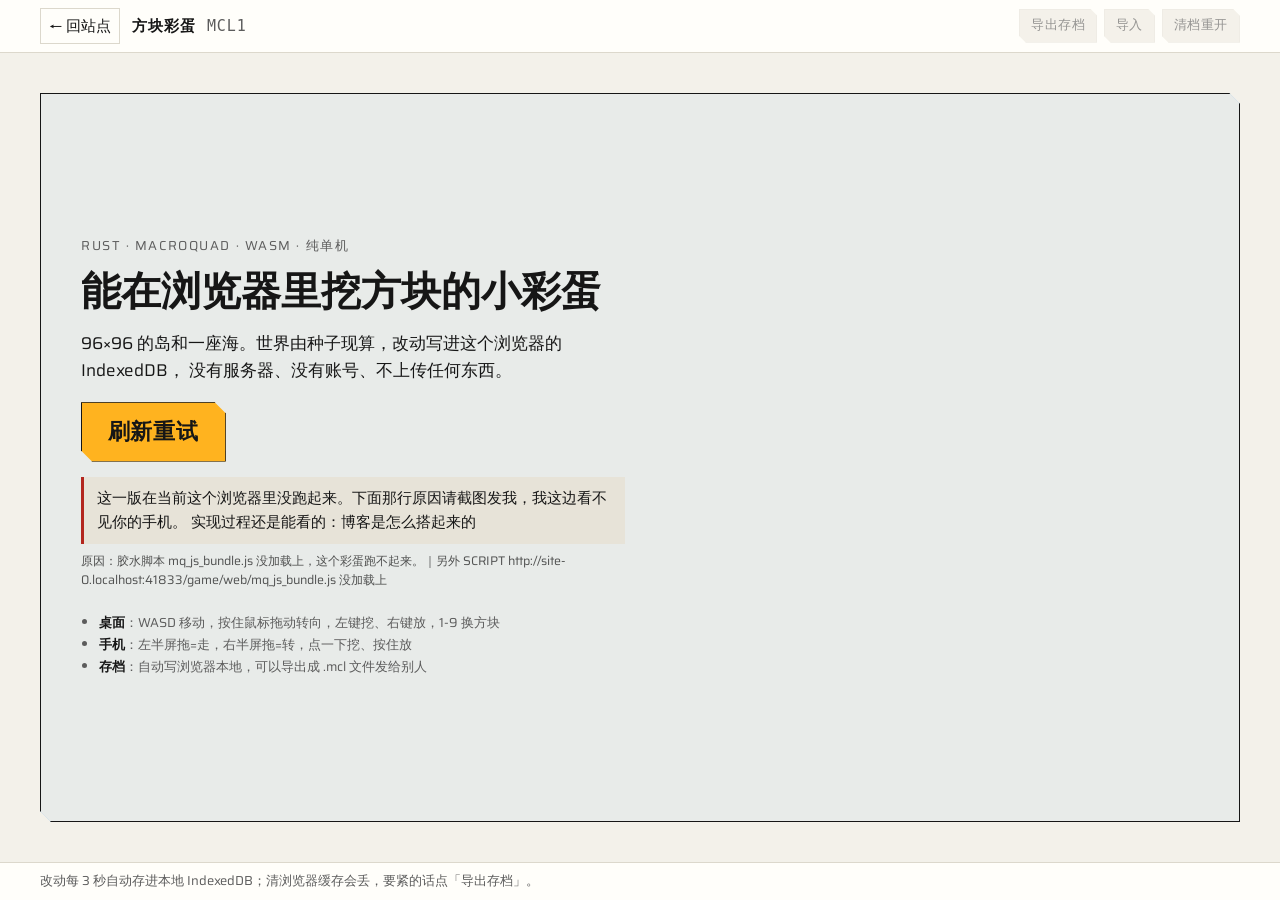
==== game/web/index.html @ cbe6e389 "彩蛋：门面上写真实失败原因（手机端唯一的线索）、按钮改「刷新重试」、判死延时到 12 秒且不被站点脚本误杀；补掉 macroquad 胶水 quad_net 缺 var 的 ReferenceErro" ====
<!doctype html>
<!-- 方块彩蛋的独立页。构建脚本把 wasm 和这份 HTML 一起拷进 static/game/，
     于是 /game/ 就是一个自足的小页面，样式直接借用站点的 endfield.css。 -->
<html lang="zh-CN" data-ef-variant="site">
  <head>
    <meta charset="utf-8" />
    <link rel="canonical" href="/game/" />
  <meta name="viewport" content="width=device-width, initial-scale=1, viewport-fit=cover" />
    <title>方块彩蛋 · SuYzz</title>
    <meta name="description" content="Rust 写的浏览器单机方块小游戏：96×96 的岛，存档在你自己的浏览器里。" />
    <meta name="robots" content="index,follow" />
    <link rel="preload" as="font" crossorigin href="/assets/Saira.ttf" />
    <script>try{var t=localStorage.getItem('theme');if(t==='light'||t==='dark')document.documentElement.dataset.theme=t;}catch(e){}</script>
    <script src="/assets/variant.js"></script>
    <link rel="stylesheet" href="/assets/endfield.css" />
    <link rel="stylesheet" href="/assets/site.css" />
    <link rel="stylesheet" href="./game.css" />
    <link rel="icon" type="image/svg+xml" href="/assets/favicon.svg" />
  </head>
  <body class="ef game-body">
    <header class="g-top">
      <a class="g-back" href="/">← 回站点</a>
      <div class="g-title">方块彩蛋 <b>MCL1</b></div>
      <div class="g-tools">
        <button id="btn-export" class="g-btn" type="button" disabled>导出存档</button>
        <button id="btn-import" class="g-btn" type="button" disabled>导入</button>
        <button id="btn-reset" class="g-btn" type="button" disabled>清档重开</button>
        <input id="file-import" type="file" accept=".mcl,.bin,.dat" hidden />
      </div>
    </header>

    <main class="g-stage">
      <div class="g-frame">
        <!-- miniquad 的胶水脚本在加载时就会找 #glcanvas，所以 canvas 必须写在它前面 -->
        <canvas id="glcanvas" oncontextmenu="event.preventDefault()" tabindex="-1"></canvas>

        <!-- HUD 全在 DOM 里：中文字体清晰、零额外字体体积，canvas 只画方块 -->
        <div class="g-hud" id="hud" hidden>
          <div class="g-hud-line">
            <span class="g-slot"><b id="hud-slot">1</b><span id="hud-block">草方块</span></span>
            <span class="g-kv"><i>模式</i><b id="hud-mode">走</b></span>
            <span class="g-kv"><i>时刻</i><b id="hud-clock">--:--</b></span>
            <span class="g-kv"><i>改动</i><b id="hud-changed">0</b></span>
            <span class="g-kv"><i>帧</i><b id="hud-fps">--</b></span>
            <span class="g-kv g-save"><i>存档</i><b id="hud-save">读取中</b></span>
          </div>
          <div class="g-hint" id="hint-desktop">
            WASD 移动 · 按住拖动转向 · 左键挖 · 右键放 · 1-9 换方块 · F 飞行 · Shift 加速 · 空格 跳
          </div>
          <div class="g-hint" id="hint-touch" hidden>
            左半屏拖=走 · 右半屏拖=转 · 点一下=挖 · 按住=放 · 双击=飞行
          </div>
        </div>

        <div class="g-cross" id="cross" hidden></div>

        <div class="g-gate" id="gate">
          <div class="g-gate-in">
            <p class="g-kicker">Rust · macroquad · wasm · 纯单机</p>
            <h1 class="g-h1">能在浏览器里挖方块的小彩蛋</h1>
            <p class="g-note">
              96×96 的岛和一座海。世界由种子现算，改动写进这个浏览器的 IndexedDB，
              没有服务器、没有账号、不上传任何东西。
            </p>
            <button id="btn-play" class="g-play" type="button">点开玩</button>
            <div class="g-load" id="load" hidden>
              <div class="g-bar"><i id="bar-fill"></i></div>
              <div class="g-loadline">
                <span id="load-bytes">0 / ? KB</span>
                <span id="load-state">正在下载 wasm</span>
              </div>
            </div>
            <p class="g-fallback" id="fallback" hidden>
              这一版在当前这个浏览器里没跑起来。下面那行原因请截图发我，我这边看不见你的手机。
              实现过程还是能看的：<a href="/p-2026-11-14-博客是怎么搭起来的.html">博客是怎么搭起来的</a>
            </p>
            <!-- 真跑不起来时把具体原因写在这里：手机上出问题只能靠这一行字截图回来问 -->
            <p class="g-why" id="fallback-why" hidden></p>
            <ul class="g-keys">
              <li><b>桌面</b>：WASD 移动，按住鼠标拖动转向，左键挖、右键放，1-9 换方块</li>
              <li><b>手机</b>：左半屏拖=走，右半屏拖=转，点一下挖、按住放</li>
              <li><b>存档</b>：自动写浏览器本地，可以导出成 .mcl 文件发给别人</li>
            </ul>
          </div>
        </div>
      </div>
    </main>

    <footer class="g-foot">
      <span id="foot-note">改动每 3 秒自动存进本地 IndexedDB；清浏览器缓存会丢，要紧的话点「导出存档」。</span>
    </footer>

    <noscript>
      <p class="g-noscript">这个彩蛋需要 JavaScript 和 WebAssembly。浏览器设置里关掉脚本就只剩这句话了。</p>
    </noscript>

    <script>
      // 这一页「出错了怎么办」的中枢。语法必须比全站其它 JS 都老（不用箭头函数、const、
      // 模板字符串、可选链）——它的活儿恰恰是在老内核上报告「哪里不对」。
      // 三条规矩：
      //   1) 站点自己的配色小脚本（variant.js 之类）出错，不该把彩蛋判死；
      //   2) 判死也得写清原因（挂在 #fallback-why 上）：用户手机上出问题我看不见，只能靠这行字；
      //   3) 用户还没点「点开玩」之前，别冒出「你这浏览器跑不了 wasm」这种吓人的话。
      window.__MCL_BOOTED = false;
      window.__MCL_ERR = '';
      window.__MCL_RES = '';

      function mclIsGameFile(file) {
        // 只有这几样的错才算彩蛋自己的错：胶水、加载器、以及 wasm 运行时（blob: 开头的报错）。
        // 站点脚本（variant.js）、字体、css 的错不算，它们挂了彩蛋照样能玩。
        return /mq_js_bundle|loader\.js|^blob:/i.test(String(file || ''));
      }

      function mclNote(where, text) {
        if (!window[where]) window[where] = text;
      }

      function mclFatal(reason) {
        var f = document.getElementById('fallback');
        var w = document.getElementById('fallback-why');
        var b = document.getElementById('btn-play');
        if (f) f.hidden = false;
        if (w) {
          w.hidden = false;
          w.textContent = '原因：' + reason + (window.__MCL_RES ? '｜另外 ' + window.__MCL_RES : '');
        }
        // 加载器压根没跑起来才需要换成「刷新重试」；跑起来了就别把按钮搞没。
        if (b && !window.__MCL_LOADER_RAN) {
          b.style.display = '';
          b.disabled = false;
          b.textContent = '刷新重试';
          b.onclick = function () { location.reload(); };
        }
      }

      // 出错先记账，不当场判死：wasm 编译本来就要好几秒，而且上游胶水自己就会冒一条
      // 无害的 ReferenceError（build-wasm.sh 已经在补它），当场判死会把好的运行误杀。
      window.addEventListener('error', function (e) {
        var file = (e && e.filename) || '';
        var msg = String((e && e.message) || e || '未知错误');
        mclNote('__MCL_ERR', msg + (file ? ' @' + file.split('/').pop() + ':' + ((e && e.lineno) || '?') : ''));
        if (!window.__MCL_BOOTED && mclIsGameFile(file)) window.__MCL_PENDING = window.__MCL_ERR;
      });

      // 资源类错误（字体、css、wasm 文件没拿到）只在捕获阶段看得见：记下来当线索，不判死。
      window.addEventListener('error', function (e) {
        var t = e && e.target;
        if (t && t !== window) {
          mclNote('__MCL_RES', (t.tagName || '元素') + ' ' + (t.src || t.href || '') + ' 没加载上');
        }
      }, true);

      window.addEventListener('unhandledrejection', function (e) {
        var r = e && e.reason;
        mclNote('__MCL_ERR', 'Promise 里没接住的错：' + String((r && r.message) || r));
      });

      function mclCheck(deadline) {
        if (window.__MCL_BOOTED) return;
        // 模块脚本压根没执行过 = 内核不认 <script type="module"> 或脚本被拦，这才该判死。
        // 执行过但人还没点「点开玩」：什么都没发生，别吓他。
        if (!window.__MCL_LOADER_RAN) {
          mclFatal(window.__MCL_ERR ||
            'loader.js 这个模块脚本没执行：内核太旧（不支持 type="module"）或者脚本被拦了');
          return;
        }
        // 跑起来了、12 秒还没就绪、期间又报过彩蛋自己的错：这时才判死。
        // wasm 编译在旧手机上可能要十几秒，所以这条线拉得比 2.5 秒宽得多。
        if (deadline >= 12000 && window.__MCL_PENDING) mclFatal(window.__MCL_PENDING);
      }

      setTimeout(function () { mclCheck(2500); }, 2500);
      setTimeout(function () { mclCheck(12000); }, 12000);
    </script>
    <!-- macroquad 的 WebGL 胶水 + 插件注册入口。构建脚本从当期 macroquad 版本里拷过来，
         和 wasm 必须同一版本，否则胶水会报 "Version mismatch"。 -->
    <script src="./mq_js_bundle.js"></script>
    <script type="module" src="./loader.js"></script>
  </body>
</html>
---- assets/endfield.css ----
/* ==========================================================================
   endfield.css: an "Endfield-flavoured" interface kit
   --------------------------------------------------------------------------
   Framework-free. Every class starts with ef- so it can sit beside anything.
   Light by default; dark with <html data-theme="dark">, or follows the system
   when <html> has no data-theme at all.

   Read ../SKILL.md first. In short:
     - paper, ink and one yellow; yellow means "here" or "you can act on this"
     - cut corners on whatever can be pressed; hairlines, not boxes
     - real fields (numbers, dates, counts) in the wide face, tabular figures
     - motion is short, hard and mechanical, and switches off under
       prefers-reduced-motion

   Fonts are not loaded here. Self-host them (see references/tokens.md):
     a wide geometric sans for Latin and figures (Saira, variable width and
     weight) and a heavy-capable Chinese sans (Noto Sans SC / 思源黑体).
   ========================================================================== */

/* ---------- 1. tokens ---------- */

:root {
  --ef-paper: #f4f4f2; /* the page */
  --ef-panel: #ffffff; /* sheets, plates, inputs */
  --ef-ink: #161616; /* text and every line that matters */
  --ef-ink-2: #5c5c5c; /* secondary text, field labels */
  --ef-rule: #d9d9d6; /* 1px hairlines */
  --ef-chip: #e4e4e0; /* quiet fills: chips, idle buttons */
  --ef-signal: #fffa00; /* THE yellow: "here" / "act on this" / "look at this" */
  --ef-on-signal: #161616; /* text on yellow, in both themes */
  --ef-trace: var(--ef-ink); /* a line that means "here": ink by day, yellow by night */
  --ef-tag-bg: var(--ef-ink); /* number tags */
  --ef-tag-fg: var(--ef-panel);
  --ef-danger: #b3261e; /* deleting things. Nothing else. */
  --ef-tri-a: #ff00f0; /* the three-colour strip: magenta, yellow, mint */
  --ef-tri-b: var(--ef-signal);
  --ef-tri-c: #00ffa2;
  --ef-mark: color-mix(in srgb, var(--ef-signal) 55%, transparent); /* highlighter */
  --ef-contour: color-mix(in srgb, var(--ef-ink) 9%, transparent);
  --ef-hatch: repeating-linear-gradient(-45deg, transparent 0 5px, color-mix(in srgb, var(--ef-ink) 22%, transparent) 5px 6.5px);

  /* type. Endfield pairs a wide, geometric Latin face (labels, figures, often
     upper case) with a plain Chinese sans in several weights. Saira stands in
     for the Latin side: its width axis goes up to 125%. */
  --ef-font-ui: 'Saira Variable', 'Saira', 'Noto Sans SC Variable', 'Noto Sans SC', sans-serif;
  /* what people read: the same Chinese sans, lighter and with more leading */
  --ef-font-text: 'Noto Sans SC Variable', 'Noto Sans SC', sans-serif;
  /* code only */
  --ef-font-mono: ui-monospace, 'SFMono-Regular', 'Cascadia Code', Consolas, monospace;
  /* how wide the Latin face is set: fields a little wide, labels and the
     wordmark fully wide, like the official site's wide capitals */
  --ef-wide: 112%;
  --ef-wider: 125%;

  --ef-t-h1: 2.5rem;
  --ef-t-title: 1.875rem;
  --ef-t-h2: 1.375rem;
  --ef-t-body: 1.0625rem;
  --ef-t-ui: 0.9375rem;
  --ef-t-field: 0.8125rem;

  --ef-measure: 40rem; /* a reading line, about 38 Chinese characters */
  --ef-pad: clamp(1rem, 4vw, 2.5rem);
  --ef-cut-k: 1; /* every corner cut scales with this (variant: tight 0.6, wide 1.6) */
  --ef-cut: calc(7px * var(--ef-cut-k)); /* the corner cut off small entrances */

  --ef-ease: cubic-bezier(0.2, 0.7, 0.1, 1);
  --ef-snap: cubic-bezier(0.16, 1, 0.3, 1); /* arrives fast, settles */
  --ef-mech: cubic-bezier(0.7, 0, 0.2, 1); /* starts slow, closes hard, like a shutter */

  color-scheme: light;
}

:root[data-theme='dark'] {
  --ef-paper: #191919;
  --ef-panel: #222222;
  --ef-ink: #ededed;
  --ef-ink-2: #a3a3a3;
  --ef-rule: #353535;
  --ef-chip: #2e2e2e;
  --ef-trace: var(--ef-signal);
  --ef-tag-bg: #3a3a3a;
  --ef-tag-fg: var(--ef-ink);
  --ef-danger: #ff8a7a;
  --ef-mark: color-mix(in srgb, var(--ef-signal) 22%, transparent);
  color-scheme: dark;
}

@media (prefers-color-scheme: dark) {
  :root:not([data-theme]) {
    --ef-paper: #191919;
    --ef-panel: #222222;
    --ef-ink: #ededed;
    --ef-ink-2: #a3a3a3;
    --ef-rule: #353535;
    --ef-chip: #2e2e2e;
    --ef-trace: var(--ef-signal);
    --ef-tag-bg: #3a3a3a;
    --ef-tag-fg: var(--ef-ink);
    --ef-danger: #ff8a7a;
    --ef-mark: color-mix(in srgb, var(--ef-signal) 22%, transparent);
    color-scheme: dark;
  }
}

/* ---------- 2. base ---------- */

.ef,
.ef *,
.ef *::before,
.ef *::after {
  box-sizing: border-box;
}

.ef {
  margin: 0;
  min-height: 100dvh;
  background: var(--ef-paper);
  color: var(--ef-ink);
  font-family: var(--ef-font-ui);
  font-size: var(--ef-t-ui);
  line-height: 1.6;
  -webkit-font-smoothing: antialiased;
  overflow-x: clip;
}

.ef a {
  color: inherit;
  text-decoration: none;
}

.ef :is(a, button, summary, label[for]) {
  cursor: pointer;
}

.ef ::selection {
  background: var(--ef-signal);
  color: var(--ef-on-signal);
}

.ef :focus-visible {
  outline: 2px solid currentColor;
  outline-offset: 2px;
}

.ef :is(h1, h2, h3, h4) {
  line-height: 1.35;
  text-wrap: balance;
}

/* Reading text: plain sans, regular weight, generous leading. */
.ef-read {
  font-family: var(--ef-font-text);
  font-weight: 400;
}

/* Two faint patches of open, flowing contour lines: upper right, lower left.
   Put .ef-contours on <body> and keep the two SVGs next to this file. */
.ef-contours::before {
  content: '';
  position: fixed;
  inset: 0;
  z-index: -1;
  pointer-events: none;
  background: var(--ef-contour);
  -webkit-mask:
    url('./contours/contour-a.svg') right -9rem top -7rem / 52rem auto no-repeat,
    url('./contours/contour-b.svg') left -6rem bottom -14rem / 40rem auto no-repeat;
  mask:
    url('./contours/contour-a.svg') right -9rem top -7rem / 52rem auto no-repeat,
    url('./contours/contour-b.svg') left -6rem bottom -14rem / 40rem auto no-repeat;
}

@media (max-width: 719px) {
  .ef-contours::before {
    -webkit-mask: url('./contours/contour-a.svg') right -12rem top -4rem / 34rem auto no-repeat;
    mask: url('./contours/contour-a.svg') right -12rem top -4rem / 34rem auto no-repeat;
  }
}

/* ---------- 3. marks that carry meaning ---------- */

/* The three-colour strip: the top edge of a page, or under an article title. Nowhere else. */
.ef-tri {
  display: grid;
  grid-template-columns: repeat(3, 1fr);
  height: 3px;
}
.ef-tri > i:nth-child(1) {
  background: var(--ef-tri-a);
}
.ef-tri > i:nth-child(2) {
  background: var(--ef-tri-b);
}
.ef-tri > i:nth-child(3) {
  background: var(--ef-tri-c);
}

/* A field of a record: number, date, count, path. Wide, geometric, tabular. */
.ef-field {
  font-family: var(--ef-font-ui);
  font-size: var(--ef-t-field);
  font-stretch: var(--ef-wide);
  line-height: 1.5;
  letter-spacing: 0.02em;
  color: var(--ef-ink-2);
  font-variant-numeric: tabular-nums;
}

/* A small, wide, upper-case label above or beside a heading: "// OVERVIEW".
   Add .slash for the double-slash prefix the game puts on titles. */
.ef-eyebrow {
  font-family: var(--ef-font-ui);
  font-size: 0.7rem;
  font-stretch: var(--ef-wider);
  font-weight: 600;
  letter-spacing: 0.14em;
  line-height: 1.4;
  text-transform: uppercase;
  color: var(--ef-ink-2);
}
.ef-eyebrow.slash::before {
  content: '// ';
  letter-spacing: 0;
}

/* English small and wide above, Chinese heavy below: LORE / 世界观资料. */
.ef-pair {
  display: inline-flex;
  flex-direction: column;
  gap: 0.15rem;
  line-height: 1.15;
}
.ef-pair > :last-child {
  font-weight: 800;
}

/* Fields in a row, divided by hairlines; a wrapped line starts clean. */
.ef-facts {
  display: flex;
  flex-wrap: wrap;
  gap: 0.35rem 0;
  margin: 0;
  padding: 0;
  list-style: none;
  clip-path: inset(-6px -100vw -6px 0);
}
.ef-facts > * {
  margin: 0 calc(0.75rem + 1px) 0 calc(-0.75rem - 1px);
  padding: 0 0.75rem;
  border-left: 1px solid var(--ef-rule);
}

/* Small entrances with one corner cut: number tag, key/value block, chip.
   The cut is painted in the background so the focus ring stays whole. */
.ef-tag,
.ef-kv,
.ef-chip {
  --fill: var(--ef-chip);
  display: inline-flex;
  align-items: center;
  font-family: var(--ef-font-ui);
  font-size: var(--ef-t-field);
  font-stretch: var(--ef-wide);
  font-weight: 500;
  line-height: 1.5;
  white-space: nowrap;
  font-variant-numeric: tabular-nums;
  color: var(--ef-ink);
  background: linear-gradient(-45deg, transparent calc(var(--ef-cut) - 0.5px), var(--fill) var(--ef-cut));
  border: 0;
}

.ef-tag {
  --fill: var(--ef-tag-bg);
  /* the right padding grows with the cut, so the text keeps clear of it */
  padding: 0.1rem calc(0.45rem + var(--ef-cut)) 0.1rem 0.5rem;
  color: var(--ef-tag-fg);
}

.ef-chip {
  gap: 0.35em;
  padding: 0.15rem calc(0.5rem + var(--ef-cut)) 0.15rem 0.55rem;
}

.ef-chip .n {
  color: var(--ef-ink-2);
}

.ef-kv > * {
  padding: 0.1rem 0.5rem;
}
.ef-kv > :first-child {
  color: var(--ef-ink-2);
  border-right: 1px solid color-mix(in srgb, var(--ef-ink) 16%, transparent);
}
.ef-kv > :last-child {
  padding-right: 0.8rem;
}

/* "Here", or "this one is on": the yellow fill. */
.ef-tag.is-current,
a.ef-tag:hover,
a.ef-kv:hover,
a.ef-chip:hover,
button.ef-chip:hover,
.ef-chip[aria-pressed='true'],
.ef-chip.is-active {
  --fill: var(--ef-signal);
  color: var(--ef-on-signal);
}
a.ef-kv:hover > :first-child,
.ef-chip.is-active .n,
.ef-chip[aria-pressed='true'] .n {
  color: var(--ef-on-signal);
}

/* A highlighter stroke under one line that says what this is. */
.ef-marker {
  padding: 0.1em 0.45em;
  background: linear-gradient(var(--ef-signal), var(--ef-signal)) left / 100% 100% no-repeat;
  color: var(--ef-on-signal);
  font-weight: 800;
  -webkit-box-decoration-break: clone;
  box-decoration-break: clone;
}

/* A state: live is solid ink, waiting is dashed, needs-a-look is a yellow block. */
.ef-state {
  display: inline-block;
  padding: 0 0.5em;
  border: 1px solid currentColor;
  font-family: var(--ef-font-ui);
  font-stretch: var(--ef-wide);
  font-size: 0.7rem;
  line-height: 1.6;
  white-space: nowrap;
  vertical-align: 0.15em;
}
.ef-state.is-draft {
  color: var(--ef-ink-2);
  border-style: dashed;
}
.ef-state.is-hidden {
  border-style: dashed;
}
.ef-state.is-alert {
  border-color: var(--ef-signal);
  background: var(--ef-signal);
  color: var(--ef-on-signal);
  font-weight: 700;
}

/* Something needs reading: a yellow flag before the words. Red is not used. */
.ef-notice {
  display: flex;
  align-items: baseline;
  gap: 0.6rem;
  margin: 0;
  padding: 0.6rem 0.8rem;
  border: 1px solid var(--ef-ink);
  background: var(--ef-panel);
}
.ef-notice::before {
  content: attr(data-flag);
  flex: none;
  padding: 0 0.4em;
  background: var(--ef-signal);
  color: var(--ef-on-signal);
  font-size: 0.75rem;
  font-weight: 700;
  line-height: 1.6;
}
.ef-notice:not([data-flag])::before {
  content: '注意';
}
.ef-notice:is([hidden], :empty) {
  display: none;
}

/* ---------- 4. buttons ---------- */

/* A block with one corner cut. Pointing at it drives yellow across from the
   left behind a bright edge. The cut is a mask, so the focus ring sits inside. */
.ef-btn {
  --fill: var(--ef-chip);
  --wipe: var(--ef-signal);
  position: relative;
  isolation: isolate;
  display: inline-flex;
  align-items: center;
  gap: 0.6em;
  padding: 0.55rem 1.5rem 0.55rem 1rem;
  border: 0;
  background: var(--fill);
  -webkit-mask: linear-gradient(-45deg, transparent calc(0.5rem * var(--ef-cut-k)), #000 calc(0.5rem * var(--ef-cut-k) + 0.5px));
  mask: linear-gradient(-45deg, transparent calc(0.5rem * var(--ef-cut-k)), #000 calc(0.5rem * var(--ef-cut-k) + 0.5px));
  color: var(--ef-ink);
  font-family: var(--ef-font-ui);
  font-size: 0.9rem;
  font-weight: 700;
  line-height: 1.4;
  white-space: nowrap;
  cursor: pointer;
  transition:
    color 0.12s 0.06s,
    transform 0.1s;
}
.ef-btn:focus-visible {
  outline-offset: -4px;
}
.ef-btn.go {
  --fill: var(--ef-ink);
  color: var(--ef-panel);
}
.ef-btn.small {
  padding: 0.3rem 1.1rem 0.3rem 0.75rem;
  font-size: 0.8rem;
}
.ef-btn.danger {
  --wipe: var(--ef-danger);
  color: var(--ef-danger);
}
.ef-btn .sub {
  font-weight: 400;
  opacity: 0.75;
}

.ef-btn::before,
.ef-btn::after {
  content: '';
  position: absolute;
  inset: 0;
  z-index: -1;
  transform: translateX(-101%);
  transition: transform 0.28s var(--ef-mech);
}
.ef-btn::before {
  background: var(--wipe);
}
.ef-btn::after {
  z-index: 0;
  background: linear-gradient(var(--ef-on-signal), var(--ef-on-signal)) left / 3px 100% no-repeat;
  opacity: 0;
}
.ef-btn:is(:hover, :focus-visible):not(:disabled),
:is(a, .ef-host):is(:hover, :focus-visible) span.ef-btn {
  color: var(--ef-on-signal);
}
.ef-btn.danger:is(:hover, :focus-visible):not(:disabled) {
  color: var(--ef-panel);
}
.ef-btn:is(:hover, :focus-visible):not(:disabled)::before,
:is(a, .ef-host):is(:hover, :focus-visible) span.ef-btn::before {
  transform: none;
}
.ef-btn:hover:not(:disabled)::after,
:is(a, .ef-host):hover span.ef-btn::after {
  animation: ef-edge 0.3s var(--ef-mech);
}
/* (a <span class="ef-btn"> inside a bigger link wipes when the link is pointed at) */
.ef-btn:active:not(:disabled) {
  transform: translateY(1px) scale(0.985);
}
/* Off: it cannot be pressed now. */
.ef-btn:disabled {
  opacity: 0.5;
  cursor: not-allowed;
}
/* Busy: pressed and still working (saving, sending). Hatched, and it waits. */
.ef-btn[aria-busy='true'] {
  background: var(--ef-hatch), var(--fill);
  cursor: progress;
  pointer-events: none;
}
/* Touch screens have no pointing, so "act on this" shows at rest: the main
   action is yellow, and pressing does the wipe that hovering does elsewhere. */
@media (hover: none) {
  .ef-btn.go {
    --fill: var(--ef-signal);
    --wipe: color-mix(in srgb, var(--ef-signal), #000 12%);
    color: var(--ef-on-signal);
  }
  .ef-btn:active:not(:disabled) {
    color: var(--ef-on-signal);
  }
  .ef-btn.danger:active:not(:disabled) {
    color: var(--ef-panel);
  }
  .ef-btn:active:not(:disabled)::before {
    transform: none;
    transition-duration: 0.1s;
  }
  /* 16px keeps iOS from zooming into a focused field */
  .ef-form :is(input, select, textarea) {
    font-size: 1rem;
  }
}

@keyframes ef-edge {
  0% {
    transform: none;
    opacity: 1;
  }
  90% {
    opacity: 1;
  }
  100% {
    transform: translateX(100%);
    opacity: 0;
  }
}

.ef-actions {
  display: flex;
  flex-wrap: wrap;
  gap: 0.6rem;
  margin: 0;
}

/* ---------- 5. lists ---------- */

/* Records: one row each, columns are real fields (tag, date, name, count).
   Pointing at a row drops a bar down its left edge and steps it in. */
.ef-records {
  margin: 0;
  padding: 0;
  list-style: none;
  border-top: 1px solid var(--ef-rule);
}
.ef-records > li {
  border-bottom: 1px solid var(--ef-rule);
}
.ef-records a.ef-record,
.ef-records .ef-record {
  position: relative;
  display: grid;
  grid-template-columns: auto auto minmax(0, 1fr) auto;
  gap: 0 1rem;
  align-items: baseline;
  padding: 0.7rem 0.6rem;
  transition: background-color 0.15s;
}
.ef-record::before {
  content: '';
  position: absolute;
  inset: 0 auto 0 0;
  width: 4px;
  background: var(--ef-trace);
  transform: scaleY(0);
  transform-origin: top;
  transition: transform 0.2s var(--ef-snap);
}
.ef-record > * {
  transition: transform 0.25s var(--ef-snap);
}
a.ef-record:is(:hover, :focus-visible) {
  background: var(--ef-paper);
}
a.ef-record:is(:hover, :focus-visible)::before {
  transform: none;
}
a.ef-record:is(:hover, :focus-visible) > * {
  transform: translateX(6px);
}
.ef-record .name {
  font-size: var(--ef-t-body);
  line-height: 1.5;
}
@media (max-width: 719px) {
  .ef-records .ef-record {
    grid-template-columns: auto minmax(0, 1fr) auto;
    row-gap: 0.25rem;
  }
  .ef-record .name {
    grid-column: 1 / -1;
    grid-row: 2;
  }
  .ef-record .ef-tag {
    justify-self: start;
  }
  /* the count stays on the first line, at the right */
  .ef-record > .ef-field:last-child {
    grid-column: -2;
    grid-row: 1;
    justify-self: end;
  }
}

/* A column of label / figure pairs, for a margin or a panel. */
.ef-ledger {
  margin: 0;
  padding: 0;
  list-style: none;
  border-top: 1px solid var(--ef-rule);
}
.ef-ledger > li {
  display: flex;
  align-items: baseline;
  justify-content: space-between;
  gap: 1rem;
  padding: 0.55rem 0;
  border-bottom: 1px solid var(--ef-rule);
}
.ef-ledger .warn {
  padding: 0 0.4em;
  background: var(--ef-signal);
  color: var(--ef-on-signal);
  font-weight: 700;
}

/* ---------- 6. the reading page: a white sheet and a margin ---------- */

.ef-spread {
  display: grid;
  grid-template-columns: minmax(0, calc(var(--ef-measure) + var(--ef-pad) * 2)) minmax(0, 1fr);
  min-height: 100%;
}
.ef-sheet {
  min-width: 0;
  padding: clamp(2rem, 5vw, 3.5rem) var(--ef-pad) 4rem;
  background: var(--ef-panel);
  border-right: 1px solid var(--ef-rule);
}
.ef-margin {
  min-width: 0;
  padding: clamp(2rem, 5vw, 3.5rem) var(--ef-pad) 3rem;
}
@media (max-width: 959px) {
  .ef-spread {
    grid-template-columns: minmax(0, 1fr);
  }
  .ef-sheet {
    border-right: 0;
    border-bottom: 1px solid var(--ef-rule);
  }
}

/* A page's name with its count, ruled off in ink. */
.ef-sheet-head {
  display: flex;
  flex-wrap: wrap;
  align-items: baseline;
  justify-content: space-between;
  gap: 0.25rem 1rem;
  padding-bottom: 1.5rem;
  border-bottom: 1px solid var(--ef-ink);
}
.ef-sheet-head h1 {
  margin: 0;
  font-size: var(--ef-t-h1);
  font-weight: 700;
  line-height: 1.25;
}
.ef-sheet-head p {
  margin: 0;
}

.ef-crumb {
  display: flex;
  flex-wrap: wrap;
  gap: 0 0.6em;
  margin: 0 0 0.75rem;
}
.ef-crumb a {
  border-bottom: 1px solid var(--ef-rule);
}
.ef-crumb > * + *::before {
  content: '/';
  margin-right: 0.6em;
  color: var(--ef-rule);
}

.ef-lede {
  max-width: var(--ef-measure);
  margin: 1.25rem 0 0;
  font-size: var(--ef-t-body);
  line-height: 1.75;
  color: var(--ef-ink-2);
}

.ef-group-head {
  display: flex;
  align-items: baseline;
  justify-content: space-between;
  gap: 1rem;
  margin: 2.5rem 0 0;
  padding-bottom: 0.5rem;
  border-bottom: 1px solid var(--ef-ink);
  font-size: var(--ef-t-h2);
  font-weight: 700;
}
.ef-group-head + .ef-records,
.ef-sheet-head + .ef-records {
  border-top: 0;
}

.ef-empty {
  max-width: 30rem;
  margin: 1.5rem 0 0;
  line-height: 1.75;
  color: var(--ef-ink-2);
}

/* Reading prose: plain Chinese sans, regular weight, generous leading; a link is ink over a yellow block
   (a yellow line on dark, where the block would swallow light text). */
.ef-prose {
  max-width: var(--ef-measure);
  font-family: var(--ef-font-text);
  font-size: var(--ef-t-body);
  line-height: 1.85;
}
.ef-prose :is(h2, h3) {
  font-family: var(--ef-font-ui);
}
.ef-prose a {
  text-decoration: underline;
  text-decoration-color: var(--ef-signal);
  text-decoration-thickness: 0.4em;
  text-underline-offset: -0.18em;
  text-decoration-skip-ink: none;
}
:root[data-theme='dark'] .ef-prose a {
  text-decoration-thickness: 1.5px;
  text-underline-offset: 0.25em;
}
@media (prefers-color-scheme: dark) {
  :root:not([data-theme]) .ef-prose a {
    text-decoration-thickness: 1.5px;
    text-underline-offset: 0.25em;
  }
}
.ef-prose strong {
  font-weight: 700;
}
.ef-prose h2 {
  font-size: var(--ef-t-h2);
  font-weight: 700;
  margin: 2.4em 0 0.8em;
  padding-top: 0.9em;
  border-top: 1px solid var(--ef-rule);
}
.ef-prose blockquote {
  margin: 1.2em 0;
  padding-left: 1.2em;
  border-left: 3px solid var(--ef-ink);
  color: var(--ef-ink-2);
}
.ef-prose code {
  font-family: var(--ef-font-mono);
  font-size: 0.86em;
  padding: 0.1em 0.35em;
  border: 1px solid var(--ef-rule);
  background: var(--ef-paper);
}

/* ---------- 7. the showcase voice ---------- */

/* The name, as heavy and wide as the column takes: solid, then hollow. */
.ef-wordmark {
  display: flex;
  flex-direction: column;
  margin: 0;
  font-family: var(--ef-font-ui);
  font-stretch: var(--ef-wider);
  font-weight: 800;
  line-height: 0.84;
  letter-spacing: -0.02em;
  text-transform: uppercase;
}
.ef-wordmark > * {
  line-height: 0.84;
}
.ef-wordmark .solid {
  font-size: var(--ef-wordmark, clamp(3rem, 10vw, 11rem));
}
.ef-wordmark .hollow {
  margin-top: 0.12em;
  font-size: calc(var(--ef-wordmark, clamp(3rem, 10vw, 11rem)) * 0.48);
  color: transparent;
  -webkit-text-stroke: 2px var(--ef-ink);
}

/* A big hollow number that ink pours into, left to right, when pointed at. */
.ef-hollow-no {
  font-family: var(--ef-font-ui);
  font-stretch: var(--ef-wide);
  font-size: clamp(5rem, 14vw, 14rem);
  font-weight: 800;
  line-height: 0.8;
  letter-spacing: -0.03em;
  color: transparent;
  -webkit-text-stroke: 2px var(--ef-ink);
  background: linear-gradient(var(--ef-ink), var(--ef-ink)) left / 0% 100% no-repeat;
  -webkit-background-clip: text;
  background-clip: text;
  transition: background-size 0.45s var(--ef-mech);
}
:is(a, .ef-host):is(:hover, :focus-visible) .ef-hollow-no {
  background-size: 100% 100%;
}

/* A title with a hatched band running off beside it. */
.ef-bar-title {
  display: flex;
  align-items: center;
  gap: 1.25rem;
  margin: 0 0 1.25rem;
  font-size: 1.15rem;
  font-weight: 800;
}
.ef-bar-title::after {
  content: '';
  flex: 1;
  height: 0.8rem;
  background: var(--ef-hatch);
  border-left: 0.8rem solid var(--ef-ink);
}

/* A picture in a frame with two corners cut, a hatched shadow set off behind
   it, and an ink plate carrying one line. */
.ef-frame {
  position: relative;
  margin: 0 1rem 1rem 0;
  min-height: 16rem;
}
.ef-frame::before {
  content: '';
  position: absolute;
  inset: 1.5rem -1rem -1rem 1.5rem;
  background: var(--ef-hatch);
}
.ef-frame .window {
  position: absolute;
  inset: 0;
  --frame-cut: calc(3.25rem * var(--ef-cut-k));
  clip-path: polygon(var(--frame-cut) 0, 100% 0, 100% calc(100% - var(--frame-cut)), calc(100% - var(--frame-cut)) 100%, 0 100%, 0 var(--frame-cut));
  background: var(--ef-panel);
  overflow: hidden;
}
.ef-frame .window > img {
  display: block;
  width: 100%;
  height: 100%;
  object-fit: contain;
  object-position: 50% 100%;
}
.ef-plate {
  position: absolute;
  left: -1.25rem;
  bottom: 1.75rem;
  max-width: 78%;
  margin: 0;
  padding: 0.55rem 1.4rem 0.6rem 0.9rem;
  background: linear-gradient(-45deg, transparent calc(0.6rem * var(--ef-cut-k)), var(--ef-ink) calc(0.6rem * var(--ef-cut-k) + 0.5px));
  color: var(--ef-panel);
  font-weight: 600;
  line-height: 1.45;
}

/* A band of recent items passing by; pointing at it stops it. */
.ef-ticker {
  background: var(--ef-ink);
  color: var(--ef-panel);
  overflow: hidden;
}
.ef-ticker .track {
  display: flex;
  width: max-content;
}
.ef-ticker ul {
  display: flex;
  flex: none;
  margin: 0;
  padding: 0;
  list-style: none;
}
.ef-ticker a {
  display: flex;
  align-items: center;
  gap: 0.75rem;
  padding: 0.6rem 1.5rem;
  font-size: 0.875rem;
  white-space: nowrap;
}
.ef-ticker b {
  padding: 0 0.45em;
  background: var(--ef-signal);
  color: var(--ef-on-signal);
}
.ef-ticker a:hover {
  background: var(--ef-signal);
  color: var(--ef-on-signal);
}

/* ---------- 8. the console voice ---------- */

/* The command bar: dark in both themes, so the yellow block of "where you are"
   reads the same everywhere. */
.ef-cmdbar {
  display: flex;
  flex-wrap: wrap;
  align-items: stretch;
  gap: 0 1.5rem;
  padding-inline: var(--ef-pad);
  background: #161616;
  color: #ededed;
}
.ef-cmdbar .brand {
  display: flex;
  align-items: center;
  gap: 0.7rem;
  padding-block: 0.6rem;
  font-stretch: var(--ef-wider);
  font-weight: 800;
  letter-spacing: 0.08em;
  text-transform: uppercase;
}
.ef-cmdbar .seal {
  display: grid;
  place-items: center;
  width: 2.25rem;
  height: 2.25rem;
  background: linear-gradient(-45deg, transparent calc(0.45rem * var(--ef-cut-k)), var(--ef-signal) calc(0.45rem * var(--ef-cut-k) + 0.5px));
  color: var(--ef-on-signal);
  font-size: 1.3rem;
  letter-spacing: 0;
}
.ef-cmdbar nav {
  display: flex;
  flex-wrap: wrap;
  margin-right: auto;
}
.ef-cmdbar nav a {
  position: relative;
  display: flex;
  flex-direction: column;
  justify-content: center;
  min-height: 3.4rem;
  padding: 0.3rem 1.15rem 0.3rem 0.8rem;
  color: #b8b8b8;
  font-weight: 600;
  line-height: 1.3;
}
.ef-cmdbar nav a small {
  font-size: 0.6rem;
  font-stretch: var(--ef-wider);
  font-weight: 500;
  letter-spacing: 0.1em;
  text-transform: uppercase;
  opacity: 0.75;
}
.ef-cmdbar nav a::after {
  content: '';
  position: absolute;
  inset: auto 0 0 0;
  height: 3px;
  background: var(--ef-signal);
  transform: scaleX(0);
  transform-origin: left;
  transition: transform 0.22s var(--ef-mech);
}
.ef-cmdbar nav a:hover {
  color: #fff;
  background: #232323;
}
.ef-cmdbar nav a:not([aria-current]):hover::after {
  transform: none;
}
.ef-cmdbar nav a[aria-current] {
  color: var(--ef-on-signal);
  background: linear-gradient(-45deg, transparent calc(var(--ef-cut) + 2px), var(--ef-signal) calc(var(--ef-cut) + 2.5px));
}
.ef-cmdbar .count {
  position: absolute;
  top: 0.35rem;
  right: 0.3rem;
  min-width: 1.4em;
  padding: 0 0.3em;
  background: var(--ef-signal);
  color: var(--ef-on-signal);
  outline: 2px solid #161616;
  font-size: 0.66rem;
  font-weight: 700;
  text-align: center;
}
.ef-cmdbar .util {
  display: flex;
  align-items: center;
  gap: 1.1rem;
  font-size: 0.78rem;
  color: #b8b8b8;
}

/* A console page's name: heavy, with a hatched band beside it. */
.ef-head {
  display: grid;
  grid-template-columns: auto minmax(2rem, 1fr);
  align-items: center;
  gap: 0.4rem 1.25rem;
  margin-bottom: 1.5rem;
}
.ef-head::after {
  content: '';
  grid-column: 2;
  grid-row: 1;
  height: 0.9rem;
  background: var(--ef-hatch);
  border-left: 0.9rem solid var(--ef-ink);
}
.ef-head h1 {
  display: flex;
  align-items: baseline;
  gap: 0.75rem;
  margin: 0;
  font-size: clamp(1.9rem, 4vw, 2.6rem);
  font-weight: 800;
  line-height: 1.15;
}
.ef-head h1 small {
  font-size: 0.7rem;
  font-stretch: var(--ef-wider);
  font-weight: 600;
  letter-spacing: 0.14em;
  text-transform: uppercase;
  color: var(--ef-ink-2);
}
.ef-head p {
  grid-column: 1 / -1;
  margin: 0;
  color: var(--ef-ink-2);
}

/* A panel: a plate on the paper with a heavy ink tab on its top edge, which
   runs out along the whole edge when the panel is pointed at.
   Add one of .cut-tl / .cut-tr / .cut-bl / .cut-br to cut away the corner that
   faces a central dial, so panels follow its curve instead of forming a grid. */
.ef-panel {
  --cutaway: calc(1.6rem * var(--ef-cut-k));
  position: relative;
  min-width: 0;
  padding: 1rem 1.15rem 1.15rem;
  background: var(--ef-panel);
  border: 1px solid var(--ef-rule);
}
.ef-panel::before {
  content: '';
  position: absolute;
  top: -1px;
  left: -1px;
  right: -1px;
  height: 5px;
  background: var(--ef-ink);
  transform: scaleX(0.14);
  transform-origin: left;
  transition: transform 0.4s var(--ef-mech);
  pointer-events: none;
}
.ef-panel.tab-right::before {
  transform-origin: right;
}
.ef-panel:is(:hover, :focus-within)::before {
  transform: none;
}
.ef-panel:is(.cut-tl, .cut-tr, .cut-bl, .cut-br) {
  border: 0;
}
.ef-panel.cut-br {
  background: linear-gradient(-45deg, transparent var(--cutaway), var(--ef-panel) calc(var(--cutaway) + 0.5px));
}
.ef-panel.cut-bl {
  background: linear-gradient(45deg, transparent var(--cutaway), var(--ef-panel) calc(var(--cutaway) + 0.5px));
}
.ef-panel.cut-tr {
  background: linear-gradient(-135deg, transparent var(--cutaway), var(--ef-panel) calc(var(--cutaway) + 0.5px));
}
.ef-panel.cut-tl {
  background: linear-gradient(135deg, transparent var(--cutaway), var(--ef-panel) calc(var(--cutaway) + 0.5px));
}
.ef-panel > h2 {
  display: flex;
  align-items: baseline;
  gap: 0.75rem;
  margin: 0 0 0.6rem;
  font-size: 1rem;
  font-weight: 800;
}
.ef-panel > h2 > :is(a, small) {
  margin-left: auto;
  color: var(--ef-ink-2);
  font-size: 0.75rem;
  font-weight: 400;
}

/* A lead from a panel to whatever it describes: a hairline ending in a square.
   Put .lead-right (or .lead-left) on a panel; set --lead to its length. */
.ef-panel:is(.lead-right, .lead-left)::after {
  content: '';
  position: absolute;
  top: 50%;
  width: var(--lead, 3rem);
  height: 7px;
  margin-top: -3.5px;
  pointer-events: none;
}
.ef-panel.lead-right::after {
  left: 100%;
  background:
    linear-gradient(var(--ef-ink), var(--ef-ink)) center / 100% 1px no-repeat,
    linear-gradient(var(--ef-ink), var(--ef-ink)) right center / 7px 7px no-repeat;
}
.ef-panel.lead-left::after {
  right: 100%;
  background:
    linear-gradient(var(--ef-ink), var(--ef-ink)) center / 100% 1px no-repeat,
    linear-gradient(var(--ef-ink), var(--ef-ink)) left center / 7px 7px no-repeat;
}

/* Big figures, three to a panel. Pointing at one drives yellow under it. */
.ef-figs {
  display: grid;
  grid-template-columns: repeat(3, minmax(0, 1fr));
  gap: 0.75rem;
  padding-top: 0.7rem;
  border-top: 1px solid var(--ef-rule);
}
.ef-figs > * {
  display: grid;
  gap: 0.1rem;
  align-content: start;
  justify-items: start;
}
.ef-figs b {
  font-size: 2.4rem;
  font-stretch: var(--ef-wide);
  font-weight: 800;
  line-height: 1.05;
  letter-spacing: -0.03em;
  font-variant-numeric: tabular-nums;
  background: linear-gradient(var(--ef-signal), var(--ef-signal)) left / 0% 100% no-repeat;
  transition: background-size 0.22s var(--ef-mech);
}
.ef-figs span {
  font-size: 0.85rem;
  color: var(--ef-ink-2);
}
.ef-figs > :is(a:hover, a:focus-visible) b,
.ef-figs .is-alert b {
  background-size: 100% 100%;
  color: var(--ef-on-signal);
}

/* Rows of work inside a panel, edge to edge. */
.ef-rows {
  margin: 0 -1.15rem;
  padding: 0;
  list-style: none;
  border-top: 1px solid var(--ef-rule);
}
.ef-rows > li {
  position: relative;
  display: grid;
  grid-template-columns: minmax(0, 1fr) auto;
  gap: 0.25rem 1rem;
  align-items: center;
  padding: 0.8rem 1.15rem;
  border-bottom: 1px solid var(--ef-rule);
  transition: background-color 0.15s;
}
.ef-rows > li::before {
  content: '';
  position: absolute;
  inset: 0 auto 0 0;
  width: 4px;
  background: var(--ef-trace);
  transform: scaleY(0);
  transform-origin: top;
  transition: transform 0.2s var(--ef-snap);
}
.ef-rows > li:hover {
  background: var(--ef-paper);
}
.ef-rows > li:is(:hover, :focus-within)::before {
  transform: none;
}
.ef-rows > li:last-child {
  border-bottom: 0;
}
.ef-rows .meta {
  display: flex;
  flex-wrap: wrap;
  gap: 0.2rem 0.9rem;
  font-family: var(--ef-font-ui);
  font-stretch: var(--ef-wide);
  font-size: 0.75rem;
  color: var(--ef-ink-2);
}
.ef-rows .acts {
  display: flex;
  flex-wrap: wrap;
  justify-content: flex-end;
  gap: 0.35rem;
}

/* ---------- 9. forms ---------- */

.ef-form .field {
  display: grid;
  gap: 0.35rem;
}
.ef-form .field > span {
  font-size: var(--ef-t-field);
  font-weight: 600;
}
.ef-form .field small {
  color: var(--ef-ink-2);
  font-size: 0.82rem;
}
.ef-form :is(input:not([type='checkbox'], [type='radio'], [type='range']), select, textarea) {
  width: 100%;
  min-width: 0;
  padding: 0.55rem 0.7rem;
  border: 1px solid var(--ef-rule);
  border-radius: 0;
  background: var(--ef-panel);
  color: var(--ef-ink);
  font: inherit;
  transition: border-color 0.15s;
}
.ef-form :is(input, select, textarea):hover {
  border-color: var(--ef-ink-2);
}
.ef-form :is(input, select, textarea):focus-visible {
  border-color: var(--ef-ink);
  outline: 2px solid var(--ef-trace);
  outline-offset: -1px;
}
.ef-form :is(input[type='checkbox'], input[type='radio']) {
  accent-color: var(--ef-ink);
}

/* ---------- 10. motion ---------- */

/* Things that open a page: driven in behind a shutter, uncovered from a cut
   corner, switched on from the top down. All of it is under a second. */
@media (prefers-reduced-motion: no-preference) {
  .ef-in-drive {
    animation: ef-drive 620ms var(--ef-mech) both;
  }
  .ef-in-stroke {
    animation: ef-stroke 420ms var(--ef-mech) 420ms both;
  }
  .ef-in-power {
    animation: ef-power 520ms var(--ef-mech) backwards;
    animation-delay: calc(var(--i, 0) * 100ms + 120ms);
  }
  .ef-in-come {
    animation: ef-come 320ms var(--ef-snap) both;
    animation-delay: calc(var(--i, 0) * 38ms);
  }
  .ef-tri.ef-in-sweep {
    transform-origin: left;
    animation: ef-sweep 600ms var(--ef-ease) both;
  }
  .ef-ticker .track {
    animation: ef-pass 60s linear infinite;
  }
  .ef-ticker:is(:hover, :focus-within) .track {
    animation-play-state: paused;
  }
}

@keyframes ef-drive {
  from {
    clip-path: inset(0 100% 0 0);
    transform: translateX(-0.12em);
  }
  to {
    clip-path: inset(0 -5% 0 0);
    transform: none;
  }
}
@keyframes ef-stroke {
  from {
    background-size: 0% 100%;
  }
}
@keyframes ef-power {
  from {
    opacity: 0;
    clip-path: inset(0 0 100% 0);
  }
  to {
    opacity: 1;
    clip-path: inset(-6px);
  }
}
@keyframes ef-come {
  from {
    opacity: 0;
    transform: translateX(-14px);
    clip-path: inset(0 100% 0 0);
  }
  to {
    opacity: 1;
    transform: none;
    clip-path: inset(0 -2% 0 0);
  }
}
@keyframes ef-sweep {
  from {
    transform: scaleX(0);
  }
}
@keyframes ef-pass {
  to {
    transform: translateX(-50%);
  }
}

/* Going from page to page (same-origin navigations): the new page is drawn
   across the old one by a slanted shutter. */
@media (prefers-reduced-motion: no-preference) {
  @view-transition {
    navigation: auto;
  }
  ::view-transition-old(root) {
    animation: none;
  }
  ::view-transition-new(root) {
    animation: ef-shutter 360ms var(--ef-mech) both;
  }
}
@keyframes ef-shutter {
  from {
    clip-path: polygon(0 0, 0 0, -14% 100%, -14% 100%);
  }
  to {
    clip-path: polygon(0 0, 114% 0, 100% 100%, -14% 100%);
  }
}

@media (prefers-reduced-motion: reduce) {
  /* the ticker stops and becomes a strip you can scroll */
  .ef-ticker {
    overflow-x: auto;
  }
  .ef-ticker ul[aria-hidden] {
    display: none;
  }
  .ef *,
  .ef *::before,
  .ef *::after {
    transition: none !important;
    animation: none !important;
  }
}

/* ---------- 11. the dial (built by dial.js) ---------- */

.ef-dial {
  display: block;
  width: 100%;
  height: auto;
  overflow: visible;
  font-family: var(--ef-font-ui);
}
.ef-dial .orbit {
  fill: none;
  stroke: var(--ef-ink-2);
  stroke-dasharray: 2 10;
}
.ef-dial .plate {
  fill: var(--ef-panel);
  stroke: var(--ef-ink);
  stroke-width: 1.5;
  transition: fill 0.15s;
}
.ef-dial .zh {
  font-size: 19px;
  font-weight: 800;
  fill: var(--ef-ink);
}
.ef-dial .en {
  font-size: 8px;
  font-stretch: var(--ef-wider);
  letter-spacing: 0.1em;
  text-transform: uppercase;
  fill: var(--ef-ink-2);
}
.ef-dial .seg.is-here .plate {
  fill: var(--ef-ink);
}
.ef-dial .seg.is-here :is(.zh, .en) {
  fill: var(--ef-panel);
}
.ef-dial .seg.is-alert .plate {
  stroke-width: 3;
}
.ef-dial .flag {
  fill: var(--ef-signal);
  stroke: var(--ef-on-signal);
}
.ef-dial .lock,
.ef-dial .beam {
  fill: none;
  stroke: var(--ef-trace);
  stroke-width: 3;
  stroke-dasharray: 100;
  stroke-dashoffset: 100;
  transition: stroke-dashoffset 0.3s var(--ef-mech);
}
.ef-dial .beam {
  stroke-width: 1.5;
}
.ef-dial .seg:is(:hover, :focus-visible) .plate {
  fill: var(--ef-signal);
}
.ef-dial .seg:is(:hover, :focus-visible) :is(.zh, .en) {
  fill: var(--ef-on-signal);
}
.ef-dial .seg:is(:hover, :focus-visible) :is(.lock, .beam) {
  stroke-dashoffset: 0;
}
.ef-dial .seg:focus-visible {
  outline: none;
}
.ef-dial .core-tag {
  fill: var(--ef-signal);
}
.ef-dial .core-label {
  font-size: 10px;
  fill: var(--ef-ink-2);
}
.ef-dial .core-label.on-tag {
  font-weight: 700;
  fill: var(--ef-on-signal);
}
.ef-dial .core {
  font-size: 46px;
  font-stretch: var(--ef-wide);
  font-weight: 800;
  letter-spacing: -0.04em;
  fill: var(--ef-ink);
}
.ef-dial .core .unit {
  font-size: 14px;
  letter-spacing: 0;
}
.ef-dial .gauge circle {
  fill: none;
  stroke-width: 11;
}
.ef-dial .gauge .track {
  stroke: var(--ef-chip);
}
.ef-dial .gauge .arc {
  stroke: var(--ef-ink-2);
}
.ef-dial .gauge text {
  font-size: 10px;
  fill: var(--ef-ink-2);
}
/* a reading that is nearly full: the arc goes to the colour of "here", with a yellow label */
.ef-dial .gauge.is-alert .arc {
  stroke: var(--ef-trace);
}
.ef-dial .gauge.is-alert text {
  font-weight: 700;
  fill: var(--ef-on-signal);
}
.ef-dial .gauge .flag {
  fill: var(--ef-signal);
  stroke: none;
}
@media (prefers-reduced-motion: no-preference) {
  .ef-dial .orbit {
    transform-box: view-box;
    transform-origin: 300px 300px;
  }
  .ef-dial .seg {
    animation: ef-assemble 360ms var(--ef-snap) backwards;
    animation-delay: calc(var(--i) * 45ms + 80ms);
    transform-box: view-box;
    transform-origin: 300px 300px;
  }
}
@keyframes ef-assemble {
  from {
    opacity: 0;
    transform: scale(0.94);
  }
}

/* ---------- 12. app parts: phone screens, H5, PWA ----------
   The same parts as the Flutter kit (templates/flutter), for the web. */

/* Top bar: no fill, not centred, no shadow. Eyebrow + bold Chinese, a hairline
   below, at most one or two text buttons on the right. */
.ef-topbar {
  display: flex;
  align-items: center;
  gap: 0.75rem;
  padding: calc(0.75rem + env(safe-area-inset-top, 0px)) var(--ef-pad) 0.75rem;
  border-bottom: 1px solid var(--ef-rule);
  background: var(--ef-paper);
}
.ef-topbar > .ef-pair {
  margin-right: auto;
}
.ef-topbar .ef-pair > :last-child {
  font-size: 1.25rem;
}
/* the back key: a small cut square, not a round icon button */
.ef-back {
  display: grid;
  place-items: center;
  width: 2.75rem;
  height: 2.75rem;
  flex: none;
  border: 0;
  background: linear-gradient(-45deg, transparent calc(var(--ef-cut) - 0.5px), var(--ef-chip) var(--ef-cut));
  color: var(--ef-ink);
  font: 700 1.25rem/1 var(--ef-font-ui);
}

/* Bottom tab bar: 3 to 5 items, words not just icons; the current one is a
   whole yellow block with a cut corner. */
.ef-tabbar {
  position: fixed;
  inset: auto 0 0;
  z-index: 10;
  display: grid;
  grid-auto-flow: column;
  grid-auto-columns: 1fr;
  gap: 6px;
  padding: 8px 8px calc(8px + env(safe-area-inset-bottom, 0px));
  background: var(--ef-panel);
  border-top: 1px solid var(--ef-rule);
}
.ef-tabbar a {
  display: grid;
  place-content: center;
  justify-items: center;
  min-height: 52px;
  color: var(--ef-ink);
  font: 500 0.875rem/1.3 var(--ef-font-ui);
  transition: background-color 0.28s var(--ef-mech);
}
.ef-tabbar small {
  font-size: 0.5625rem;
  font-weight: 600;
  font-stretch: var(--ef-wider);
  letter-spacing: 0.14em;
  text-transform: uppercase;
  color: var(--ef-ink-2);
}
.ef-tabbar [aria-current='page'] {
  background: linear-gradient(-45deg, transparent calc(var(--ef-cut) - 0.5px), var(--ef-signal) var(--ef-cut));
  color: var(--ef-on-signal);
  font-weight: 700;
}
.ef-tabbar [aria-current='page'] small {
  color: var(--ef-on-signal);
}
/* keep content clear of a fixed tab bar */
.ef-has-tabbar {
  padding-bottom: calc(76px + env(safe-area-inset-bottom, 0px));
}
@media (min-width: 600px) {
  /* tablets: the tab bar stands up along the left edge */
  .ef-tabbar.can-rail {
    inset: 0 auto 0 0;
    width: 6.5rem;
    grid-auto-flow: row;
    grid-auto-rows: 64px;
    align-content: start;
    padding: calc(1rem + env(safe-area-inset-top, 0px)) 8px 1rem;
    border-top: 0;
    border-right: 1px solid var(--ef-rule);
  }
  .ef-has-tabbar:has(.ef-tabbar.can-rail) {
    padding-bottom: 0;
    padding-left: 6.5rem;
  }
}

/* Side rail for the reading page: stacked nav, "// EN" over Chinese, the
   current item a whole yellow block. Below 1100px it lies down as a top bar. */
.ef-rail {
  display: flex;
  flex-direction: column;
  padding: 1.5rem 0 1rem;
  border-right: 1px solid var(--ef-rule);
}
.ef-rail .brand {
  padding: 0 1.25rem 2rem;
  font-stretch: var(--ef-wider);
  font-weight: 800;
  letter-spacing: 0.08em;
}
.ef-rail a:not(.brand) {
  padding: 0.4rem 1.25rem;
  color: var(--ef-ink-2);
}
.ef-rail a:not(.brand):hover {
  color: var(--ef-ink);
}
.ef-rail a[aria-current] {
  color: var(--ef-on-signal);
  font-weight: 700;
  background: linear-gradient(-45deg, transparent calc(var(--ef-cut) - 0.5px), var(--ef-signal) var(--ef-cut));
}
@media (max-width: 1099px) {
  .ef-rail {
    flex-direction: row;
    flex-wrap: wrap;
    align-items: center;
    padding: 0.75rem var(--ef-pad);
    border-right: 0;
    border-bottom: 1px solid var(--ef-rule);
  }
  .ef-rail .brand {
    padding: 0 1rem 0 0;
  }
  .ef-rail a:not(.brand) {
    padding: 0.3rem 0.8rem;
  }
}

/* Search: white field, "//" prefix, a 2px trace line at the bottom on focus. */
.ef-search {
  display: flex;
  align-items: center;
  gap: 0.6rem;
  padding: 0 0.8rem;
  border: 1px solid var(--ef-rule);
  background: var(--ef-panel);
}
.ef-search::before {
  content: '//';
  color: var(--ef-ink-2);
  font-weight: 700;
}
.ef-search input {
  flex: 1;
  min-width: 0;
  min-height: 2.75rem;
  border: 0;
  background: none;
  color: var(--ef-ink);
  font: inherit;
  font-size: max(1rem, 16px);
  outline: none;
}
.ef-search:focus-within {
  border-bottom-color: var(--ef-trace);
  box-shadow: inset 0 -1px 0 var(--ef-trace);
}

/* Square switch: on is a yellow track with an ink block. Use on a checkbox:
   <input type="checkbox" role="switch" class="ef-switch"> */
.ef-switch {
  appearance: none;
  position: relative;
  flex: none;
  width: 48px;
  height: 26px;
  margin: 0;
  background: var(--ef-chip);
  cursor: pointer;
  transition: background-color 0.28s var(--ef-mech);
}
.ef-switch::before {
  content: '';
  position: absolute;
  top: 3px;
  left: 3px;
  width: 20px;
  height: 20px;
  background: var(--ef-panel);
  transition: transform 0.28s var(--ef-mech);
}
.ef-switch:checked {
  background: var(--ef-signal);
}
.ef-switch:checked::before {
  background: var(--ef-on-signal);
  transform: translateX(22px);
}
.ef-switch:focus-visible {
  outline: 2px solid var(--ef-ink);
  outline-offset: 2px;
}

/* Segmented choice: an ink frame; the current segment is ink with paper text.
   Not yellow: yellow is kept for navigation and the main action.
   Radios inside labels: <div class="ef-seg" role="radiogroup"><label><input type="radio" name="d"><span>标准</span></label>… */
.ef-seg {
  display: grid;
  grid-auto-flow: column;
  grid-auto-columns: 1fr;
  border: 1px solid var(--ef-ink);
}
.ef-seg label {
  position: relative;
  display: grid;
  place-items: center;
  min-height: 44px;
  padding: 0 0.6rem;
  font-weight: 600;
  cursor: pointer;
  transition:
    background-color 0.28s var(--ef-mech),
    color 0.28s var(--ef-mech);
}
.ef-seg input {
  position: absolute;
  opacity: 0;
  pointer-events: none;
}
.ef-seg label:has(:checked) {
  background: var(--ef-ink);
  color: var(--ef-paper);
}
.ef-seg label:has(:focus-visible) {
  outline: 2px solid var(--ef-trace);
  outline-offset: -4px;
}

/* Settings row: name and a line of help on the left, the control on the right. */
.ef-setting {
  display: flex;
  align-items: center;
  gap: 1rem;
  padding: 0.85rem 0;
  border-bottom: 1px solid var(--ef-rule);
}
.ef-setting > :first-child {
  flex: 1;
  min-width: 0;
}
.ef-setting b {
  display: block;
  font-size: 1rem;
  font-weight: 600;
}
.ef-setting small {
  color: var(--ef-ink-2);
  font-size: 0.75rem;
}

/* Mechanical progress: 24 cells, lit cells yellow, a padded readout.
   <div class="ef-progress" role="progressbar" aria-valuenow="63" style="--p: 0.63">
     <span class="ef-eyebrow">Syncing / 同步中</span><span class="ef-field">063%</span><i></i>
   </div>
   Add .is-unknown when there is no figure: a run of yellow cells walks left to right. */
.ef-progress {
  display: grid;
  grid-template-columns: 1fr auto;
  gap: 0.5rem;
  align-items: baseline;
}
.ef-progress > i {
  --cells: 24;
  grid-column: 1 / -1;
  height: 10px;
  background:
    linear-gradient(90deg, var(--ef-signal) calc(var(--p, 0) * 100%), transparent 0),
    var(--ef-chip);
  -webkit-mask: repeating-linear-gradient(90deg, #000 0 calc(100% / var(--cells) - 2px), transparent 0 calc(100% / var(--cells)));
  mask: repeating-linear-gradient(90deg, #000 0 calc(100% / var(--cells) - 2px), transparent 0 calc(100% / var(--cells)));
}
.ef-progress > .ef-field {
  color: var(--ef-ink);
}
.ef-progress.is-unknown > i {
  background:
    linear-gradient(90deg, transparent 0 var(--run-at, 0%), var(--ef-signal) var(--run-at, 0%) calc(var(--run-at, 0%) + 25%), transparent 0),
    var(--ef-chip);
}

/* Skeleton: plain chip blocks while something loads. No shimmer. */
.ef-skeleton {
  display: block;
  height: 1em;
  background: var(--ef-chip);
}
.ef-skeleton.line {
  height: 0.8rem;
  margin: 0.45rem 0;
}

/* Bottom sheet and dialog, on <dialog>. Open with showModal(); fx.js
   wireDialogs() runs the open and close motion and handles Esc.
   Sheet: top-left corner cut, a hatch band with a grabber, eyebrow + title.
   Dialog: a panel with the heavy tab, bottom-right corner cut. */
.ef-drawer,
.ef-dialog {
  padding: 0;
  border: 0;
  max-width: none;
  background: transparent;
  color: var(--ef-ink);
  font-family: var(--ef-font-ui);
}
.ef-drawer::backdrop,
.ef-dialog::backdrop {
  background: rgb(22 22 22 / 0.5);
}
:root[data-theme='dark'] :is(.ef-drawer, .ef-dialog)::backdrop {
  background: rgb(0 0 0 / 0.63);
}
.ef-drawer {
  inset: auto 0 0;
  width: 100%;
  max-height: 85dvh;
  margin: 0;
}
.ef-drawer {
  --sheet-cut: calc(1.6rem * var(--ef-cut-k));
}
.ef-drawer > .body {
  padding-bottom: calc(0.75rem + env(safe-area-inset-bottom, 0px));
  background: linear-gradient(135deg, transparent var(--sheet-cut), var(--ef-panel) calc(var(--sheet-cut) + 0.5px));
}
.ef-drawer .grab {
  display: grid;
  place-items: center;
  height: 18px;
  margin-left: 1.6rem;
  background: var(--ef-hatch);
  /* the band follows the sheet's cut instead of hanging over it */
  --band-cut: max(0px, calc(var(--sheet-cut) - 1.6rem / 1.4142));
  -webkit-mask: linear-gradient(135deg, transparent var(--band-cut), #000 calc(var(--band-cut) + 0.5px));
  mask: linear-gradient(135deg, transparent var(--band-cut), #000 calc(var(--band-cut) + 0.5px));
}
.ef-drawer .grab::after {
  content: '';
  width: 40px;
  height: 4px;
  background: var(--ef-ink);
}
.ef-drawer header {
  /* the cut's legs are --sheet-cut × √2 long; start the eyebrow below where
     the cut still reaches the text column, so a wide cut never touches it */
  padding: max(0.75rem, calc(var(--sheet-cut) * 1.4142 - 18px - var(--ef-pad) + 1.1rem)) var(--ef-pad) 0.5rem;
}
.ef-drawer .ef-pair > :last-child {
  font-size: 1.25rem;
}
/* one action per row inside a sheet; danger text is red */
.ef-act {
  display: flex;
  align-items: center;
  gap: 0.75rem;
  width: 100%;
  min-height: 52px;
  padding: 0 var(--ef-pad);
  border: 0;
  border-top: 1px solid var(--ef-rule);
  background: none;
  color: var(--ef-ink);
  font: 600 1rem var(--ef-font-ui);
  text-align: left;
}
.ef-act > :first-child {
  flex: 1;
}
.ef-act::after {
  content: '›';
  color: var(--ef-ink-2);
}
.ef-act.danger {
  color: var(--ef-danger);
}
.ef-act:active {
  background: var(--ef-paper);
}
.ef-drawer .ef-actions {
  padding: 0.75rem var(--ef-pad) 0;
}
.ef-drawer .ef-actions > .ef-btn {
  flex: 1;
  justify-content: center;
}

.ef-dialog {
  width: min(24rem, calc(100% - 2 * var(--ef-pad)));
}
.ef-dialog > .ef-panel {
  padding: 1.25rem 1.25rem 1.1rem;
}
.ef-dialog h2 {
  margin: 0.2rem 0 0.4rem;
  font-size: 1.15rem;
  font-weight: 800;
}
.ef-dialog p {
  margin: 0 0 1rem;
  color: var(--ef-ink-2);
}
.ef-dialog .ef-actions {
  justify-content: flex-end;
}

/* Toast: a dark bar with a yellow flag down the left, one line, then gone.
   fx.js toast('已保存。') makes one. */
.ef-toast {
  position: fixed;
  left: var(--ef-pad);
  right: var(--ef-pad);
  bottom: calc(84px + env(safe-area-inset-bottom, 0px));
  z-index: 20;
  max-width: 28rem;
  margin-inline: auto;
  padding: 0.75rem 0.9rem 0.75rem calc(6px + 0.9rem);
  background:
    linear-gradient(var(--ef-signal), var(--ef-signal)) left / 6px 100% no-repeat,
    #161616;
  color: #ededed;
  font-weight: 600;
}

/* A data table: eyebrow head, hairlines between rows, figures right-aligned
   in tabular figures, no zebra stripes. */
.ef-table {
  width: 100%;
  border-collapse: collapse;
  font-variant-numeric: tabular-nums;
}
.ef-table th {
  padding: 0.5rem 0.75rem;
  border-bottom: 1px solid var(--ef-ink);
  color: var(--ef-ink-2);
  font-size: 0.7rem;
  font-stretch: var(--ef-wider);
  font-weight: 600;
  letter-spacing: 0.14em;
  text-align: left;
  text-transform: uppercase;
}
.ef-table td {
  padding: 0.6rem 0.75rem;
  border-bottom: 1px solid var(--ef-rule);
}
.ef-table :is(th, td).num {
  text-align: right;
  font-stretch: var(--ef-wide);
}
.ef-table tbody tr:hover {
  background: var(--ef-paper);
  box-shadow: inset 4px 0 0 var(--ef-trace);
}
.ef-table-wrap {
  overflow-x: auto;
}

/* Bars: grey columns; the one pointed at, or marked .is-here, turns to the
   colour of "here"; a reading over its limit gets a yellow square on top.
   <ol class="ef-bars"><li style="--v: 0.62"><span>10.12</span></li>… */
.ef-bars {
  display: grid;
  grid-auto-flow: column;
  grid-auto-columns: 1fr;
  align-items: end;
  gap: 4px;
  height: 8rem;
  margin: 0;
  padding: 0;
  list-style: none;
  border-bottom: 1px solid var(--ef-ink);
}
.ef-bars > li {
  position: relative;
  height: calc(var(--v, 0) * 100%);
  min-height: 2px;
  background: color-mix(in srgb, var(--ef-ink-2) 45%, transparent);
  transition: background-color 0.15s;
}
.ef-bars > li:is(:hover, .is-here) {
  background: var(--ef-trace);
}
.ef-bars > li.is-over::before {
  content: '';
  position: absolute;
  top: -10px;
  left: 50%;
  width: 7px;
  height: 7px;
  margin-left: -3.5px;
  background: var(--ef-signal);
  outline: 1px solid var(--ef-on-signal);
}
.ef-bars > li > span {
  position: absolute;
  top: 100%;
  left: 50%;
  transform: translateX(-50%);
  padding-top: 0.3rem;
  color: var(--ef-ink-2);
  font-size: 0.65rem;
  font-stretch: var(--ef-wide);
  white-space: nowrap;
}

/* ---------- 13. leaving, and changes of state ----------
   Every entrance has a way out. Exits run at about two-thirds of the entrance
   and always use mech: they start slow and shut hard, like a gate. */
@media (prefers-reduced-motion: no-preference) {
  /* a block appears wiped in from the left: a notice, a toast, a new row */
  .ef-in-wipe {
    animation: ef-wipe-in 280ms var(--ef-mech) both;
  }
  /* a block leaves wiped out to the right (fx.js removeRow() uses it) */
  .ef-out-wipe {
    animation: ef-wipe-out 200ms var(--ef-mech) both;
  }
  .ef-drawer[open] > .body {
    animation: ef-sheet-in 360ms var(--ef-mech) both;
  }
  .ef-drawer[open]::backdrop,
  .ef-dialog[open]::backdrop {
    animation: ef-fade 200ms linear both;
  }
  .ef-dialog[open] > * {
    animation: ef-power 280ms var(--ef-mech) both;
  }
  .ef-drawer.is-closing > .body {
    animation: ef-sheet-out 240ms var(--ef-mech) both;
  }
  .ef-dialog.is-closing > * {
    animation: ef-shut 180ms var(--ef-mech) both;
  }
  :is(.ef-drawer, .ef-dialog).is-closing::backdrop {
    animation: ef-fade 160ms linear reverse both;
  }
  .ef-toast {
    animation: ef-wipe-in 280ms var(--ef-mech) both;
  }
  .ef-toast.is-closing {
    animation: ef-wipe-out 160ms var(--ef-mech) both;
  }
  /* unknown progress: a run of yellow cells walks across, and stops when done */
  .ef-progress.is-unknown > i {
    animation: ef-run 1.2s steps(24) infinite;
  }
  /* "done": after a save, yellow passes once through the button and out */
  .ef-btn.is-done {
    color: var(--ef-on-signal);
  }
  .ef-btn.is-done::before {
    animation: ef-done 600ms var(--ef-mech);
  }
}

@keyframes ef-wipe-in {
  from {
    clip-path: inset(0 100% 0 0);
  }
  to {
    clip-path: inset(0);
  }
}
@keyframes ef-wipe-out {
  from {
    clip-path: inset(0);
  }
  to {
    clip-path: inset(0 0 0 100%);
  }
}
@keyframes ef-sheet-in {
  from {
    transform: translateY(100%);
  }
}
@keyframes ef-sheet-out {
  to {
    transform: translateY(100%);
  }
}
@keyframes ef-shut {
  to {
    opacity: 0;
    clip-path: inset(0 0 100% 0);
  }
}
@keyframes ef-fade {
  from {
    opacity: 0;
  }
}
@property --run-at {
  syntax: '<percentage>';
  inherits: false;
  initial-value: 0%;
}
@keyframes ef-run {
  from {
    --run-at: -25%;
  }
  to {
    --run-at: 100%;
  }
}
@keyframes ef-done {
  0% {
    transform: translateX(-101%);
  }
  45%,
  60% {
    transform: none;
  }
  100% {
    transform: translateX(101%);
  }
}

/* Switching themes: fx.js wireTheme() may uncover the new theme in a circle
   from the toggle. The page shutter must not run at the same time. */
:root.ef-theming::view-transition-old(root),
:root.ef-theming::view-transition-new(root) {
  animation: none;
  mix-blend-mode: normal;
}

@media (prefers-reduced-motion: reduce) {
  :is(.ef-drawer, .ef-dialog)::backdrop {
    animation: none !important;
  }
}

/* ---------- 14. variants ----------
   The same grammar with a different face, so two products built from this kit
   do not look like one. Set the attributes on <html> (assets/variant.js reads
   ?variant= or the single axes from the address, and data-ef-variant presets):
     data-ef-accent   yellow (default) | lime | ice | amber
     data-ef-paper    neutral (default) | warm | cool
     data-ef-cut      standard (default) | tight | wide
     data-ef-ground   contours (default) | grid | hatch | plain   (needs .ef-contours on <body>)
     data-ef-density  standard (default) | compact | roomy
     data-ef-motion   full (default) | calm   (calm: no entrances; responses stay)
   Any other accent works if text in ink on it reaches 7:1 and it is not red
   (red means deleting). Rules and presets: references/variation.md. */

:root[data-ef-accent='lime'] {
  --ef-signal: #b8ff3d;
}
:root[data-ef-accent='ice'] {
  --ef-signal: #7de6ff;
}
:root[data-ef-accent='amber'] {
  --ef-signal: #ffb31f;
}

:root[data-ef-paper='warm'] {
  --ef-paper: #f3f1ea;
  --ef-panel: #fffefa;
  --ef-rule: #dcd8cc;
  --ef-chip: #e7e3d8;
}
:root[data-ef-paper='cool'] {
  --ef-paper: #f0f3f5;
  --ef-panel: #ffffff;
  --ef-rule: #d3dadf;
  --ef-chip: #e0e6ea;
}
:root[data-ef-paper='warm'][data-theme='dark'] {
  --ef-paper: #1b1a17;
  --ef-panel: #24221e;
  --ef-rule: #38352f;
  --ef-chip: #302d28;
}
:root[data-ef-paper='cool'][data-theme='dark'] {
  --ef-paper: #171a1c;
  --ef-panel: #1f2326;
  --ef-rule: #323a3f;
  --ef-chip: #2a3034;
}
@media (prefers-color-scheme: dark) {
  :root[data-ef-paper='warm']:not([data-theme]) {
    --ef-paper: #1b1a17;
    --ef-panel: #24221e;
    --ef-rule: #38352f;
    --ef-chip: #302d28;
  }
  :root[data-ef-paper='cool']:not([data-theme]) {
    --ef-paper: #171a1c;
    --ef-panel: #1f2326;
    --ef-rule: #323a3f;
    --ef-chip: #2a3034;
  }
}

:root[data-ef-cut='tight'] {
  --ef-cut-k: 0.6;
}
:root[data-ef-cut='wide'] {
  --ef-cut-k: 1.6;
}

:root[data-ef-density='compact'] {
  font-size: 93.75%;
}
:root[data-ef-density='roomy'] {
  font-size: 106.25%;
}

/* Ground: what lies faintly under the page. */
:root[data-ef-ground='plain'] .ef-contours::before {
  display: none;
}
:root[data-ef-ground='grid'] .ef-contours::before {
  background:
    linear-gradient(var(--ef-contour) 1px, transparent 1px) 0 0 / 3rem 3rem,
    linear-gradient(90deg, var(--ef-contour) 1px, transparent 1px) 0 0 / 3rem 3rem;
  -webkit-mask: radial-gradient(ellipse at 85% 10%, #000, transparent 70%);
  mask: radial-gradient(ellipse at 85% 10%, #000, transparent 70%);
}
:root[data-ef-ground='hatch'] .ef-contours::before {
  background: var(--ef-hatch);
  opacity: 0.4;
  -webkit-mask: linear-gradient(200deg, #000, transparent 35%), linear-gradient(20deg, #000, transparent 25%);
  mask: linear-gradient(200deg, #000, transparent 35%), linear-gradient(20deg, #000, transparent 25%);
}

/* Calm motion: pages open without entrances; pointing, pressing, opening and
   closing still answer. For tools used all day. */
:root[data-ef-motion='calm'] :is(.ef-in-drive, .ef-in-stroke, .ef-in-power, .ef-in-come, .ef-in-sweep) {
  animation: none !important;
}
---- assets/site.css ----
/* 站点自己的布局样式：外观全部来自 endfield.css，这里只排布页面。
   要改名字、颜色、切角大小 → 改 site.json 和 assets/variant.js 的预设；这里只管排版。 */

/* 自托管字体：Saira 带宽度轴（工业感的关键）；中文优先用系统里的黑体，不联网也能开。 */
@font-face {
  font-family: 'Saira Variable';
  src: url('Saira.ttf') format('truetype-variations'), url('Saira.ttf') format('truetype');
  font-weight: 100 900;
  font-stretch: 50% 125%;
  font-display: swap;
}
@font-face {
  font-family: 'Noto Sans SC Variable';
  src: local('Noto Sans SC'), local('Noto Sans CJK SC'), local('Source Han Sans SC'),
       local('Microsoft YaHei'), local('PingFang SC'), local('Heiti SC');
  font-weight: 400 900;
  font-display: swap;
}

/* ---------- 阅读页：一栏正文 + 右边一栏真实数字 ---------- */
.shell {
  display: grid;
  grid-template-columns: 12rem minmax(0, 1fr);
  min-height: calc(100dvh - 3px);
}
.rail { position: sticky; top: 0; align-self: start; height: 100dvh; }
.ids { display: flex; flex-wrap: wrap; align-items: center; gap: 0.5rem; margin: 0 0 0.75rem; }
.title {
  margin: 1.5rem 0 1rem;
  font-size: clamp(var(--ef-t-title), 5.5vw, var(--ef-t-h1));
  font-weight: 700; line-height: 1.25;
}
.ef-prose { margin-top: 2rem; }
.toc { position: sticky; top: 2rem; max-width: 18rem; }
.toc ol { margin: 0; padding: 0; list-style: none; border-left: 1px solid var(--ef-rule); }
.toc ol a {
  display: block; margin-left: -1px; padding: 0.28rem 0 0.28rem 0.9rem;
  border-left: 3px solid transparent; color: var(--ef-ink-2); font-size: 0.875rem;
}
.toc ol a[aria-current] { color: var(--ef-ink); border-left-color: var(--ef-trace); }
.margin-h { margin: 2.5rem 0 0.5rem; }
.margin-h:first-child { margin-top: 0; }

/* ---------- 首页：展示型 ---------- */
.hero {
  --mx: 0; --my: 0;
  display: grid;
  grid-template-columns: minmax(0, 1fr) minmax(0, 42%);
  grid-template-rows: auto 1fr auto auto;
  column-gap: clamp(1.5rem, 4vw, 3.5rem);
  min-height: min(44rem, calc(100dvh - 3px));
  padding-top: 1.25rem;
  border-bottom: 1px solid var(--ef-rule);
  overflow: hidden;
}
.hero > .meta { grid-column: 1; margin: 0; padding-inline: var(--ef-pad); }
.hero > .meta > * + *::before { content: '/'; margin-inline: 0.75em; color: var(--ef-rule); }
.hero .ef-wordmark { grid-column: 1; align-self: end; margin-top: 2rem; padding-left: var(--ef-pad); }
.hero .copy { grid-column: 1; padding: 1.75rem var(--ef-pad) 2.25rem; }
.hero .copy p { margin: 0; }
.hero .claim { font-size: clamp(1.15rem, 2.2vw, 1.6rem); }
.hero .bio { max-width: 30rem; margin-top: 0.9rem !important; color: var(--ef-ink-2); }
.hero .ef-actions { margin-top: 1.5rem; }
.hero .ef-frame { grid-column: 2; grid-row: 1 / 4; margin: 0 var(--ef-pad) 2.25rem 0; }
.hero .ef-frame::before { transform: translate(calc(var(--mx) * 12px), calc(var(--my) * 10px)); }
.hero .ef-frame svg {
  width: 100%; height: 100%;
  transform: translate(calc(var(--mx) * -14px), calc(var(--my) * -8px));
  transition: transform 0.4s var(--ef-ease);
}
.hero .ef-ticker { grid-column: 1 / -1; }
.latest { background: var(--ef-panel); border-bottom: 1px solid var(--ef-rule); }
.latest > a {
  display: grid; grid-template-columns: auto minmax(0, 1fr);
  align-items: center; gap: clamp(1.5rem, 5vw, 4rem);
  padding: clamp(1.75rem, 4vw, 3rem) var(--ef-pad);
}
/* 数字滚动期间不许把旁边的文字推走：先要等宽数字（字体还没下载完时，系统字体的
   数字宽窄不一，一换字形整行就像在抖），fx.js 那边再把这一栏的宽度整个占住。 */
[data-fx], [data-fx-load] { font-variant-numeric: tabular-nums lining-nums; }
/* 大数字那一栏先按位数把宽度钉死（编号是 build.py 的 %03d，固定三位）：滚数字时
   字形宽窄一变，右边整段正文就被推来推去，手机上看着像整行在抖、很难读。字体还没
   下载完、先被系统字体顶着的时候最容易犯，所以宽度不能跟着字形走。 */
.latest .ef-hollow-no { min-width: 3ch; max-width: 3ch; text-align: center; }
.latest .body { display: flex; flex-direction: column; align-items: flex-start; gap: 0.9rem; max-width: 44rem; }
.latest .title { font-size: clamp(1.6rem, 3.4vw, 2.6rem); font-weight: 800; line-height: 1.2; margin: 0; }
.latest .flag { padding: 0.05em 0.6em; background: var(--ef-signal); color: var(--ef-on-signal); font-weight: 700; }
.index { padding: clamp(2rem, 4vw, 3rem) var(--ef-pad) 4rem; }
.foot {
  display: flex; flex-wrap: wrap; gap: 0.75rem clamp(1.5rem, 4vw, 3rem); align-items: center;
  padding: 1.25rem var(--ef-pad) 2rem; border-top: 1px solid var(--ef-rule);
  color: var(--ef-ink-2); font-size: 0.8125rem;
}
.foot a { color: var(--ef-ink-2); }
.foot .r { margin-left: auto; }

/* 地址带 ?noanim 时关掉入场动画（预览和截图用，正常访问不受影响）。 */
[data-noanim] * {
  animation-duration: 0.001s !important;
  animation-delay: 0s !important;
  transition-duration: 0.001s !important;
}

@media (max-width: 1099px) {
  .shell { grid-template-columns: minmax(0, 1fr); }
  .rail { position: static; height: auto; }
}
@media (max-width: 899px) {
  .hero { grid-template-columns: minmax(0, 1fr); grid-template-rows: none; min-height: 0; }
  .hero .ef-frame { grid-column: 1; grid-row: auto; height: 18rem; margin: 0 calc(var(--ef-pad) + 1rem) 2.25rem var(--ef-pad); }
  .latest > a { grid-template-columns: minmax(0, 1fr); }
}
---- game/web/game.css ----
/* 方块彩蛋的页面样式。颜色、字体、切角全部走站点 token（endfield.css 定义的 --ef-*），
   所以站点换主题/换强调色时这一页跟着变。var() 的第二个参数是兜底值，
   万一 CSS 没加载上（比如从别的目录打开），页面也不至于白底黑字。 */

html,
body {
  height: 100%;
}

.game-body {
  display: flex;
  flex-direction: column;
  background: var(--ef-paper, #f4f4f2);
  color: var(--ef-ink, #161616);
  margin: 0;
  overflow: hidden;
  overscroll-behavior: none;
  touch-action: none;
}

/* hidden 属性必须赢过下面的 display 规则：HTML 的 hidden 只是 UA 样式里的
   display:none，任何作者写的 display:flex 都会把它顶掉。这个页面的门面板、
   HUD、提示行都是靠 JS 切 hidden 的，所以统一在这里兜住。 */
[hidden] {
  display: none !important;
}

/* 顶栏 */
.g-top {
  display: flex;
  align-items: center;
  gap: 0.75rem;
  flex-wrap: wrap;
  padding: 0.5rem var(--ef-pad, 1rem);
  border-bottom: 1px solid var(--ef-rule, #d9d9d6);
  background: var(--ef-panel, #fff);
  font-family: var(--ef-font-ui, sans-serif);
  flex: 0 0 auto;
}

.g-back {
  color: var(--ef-ink, #161616);
  text-decoration: none;
  font-size: var(--ef-t-ui, 0.9375rem);
  padding: 0.3rem 0.5rem;
  border: 1px solid var(--ef-rule, #d9d9d6);
}

.g-back:hover {
  background: var(--ef-chip, #e4e4e0);
}

.g-title {
  font-family: var(--ef-font-ui, sans-serif);
  font-weight: 700;
  letter-spacing: 0.06em;
  text-transform: uppercase;
  font-size: var(--ef-t-ui, 0.9375rem);
}

.g-title b {
  color: var(--ef-ink-2, #5c5c5c);
  font-weight: 500;
  font-family: var(--ef-font-mono, monospace);
  margin-left: 0.4rem;
}

.g-tools {
  margin-left: auto;
  display: flex;
  gap: 0.4rem;
}

.g-btn {
  font: inherit;
  font-family: var(--ef-font-ui, sans-serif);
  font-size: var(--ef-t-field, 0.8125rem);
  letter-spacing: 0.04em;
  padding: 0.35rem 0.7rem;
  background: var(--ef-chip, #e4e4e0);
  color: var(--ef-ink, #161616);
  border: 1px solid var(--ef-rule, #d9d9d6);
  cursor: pointer;
  clip-path: polygon(0 0, calc(100% - 7px) 0, 100% 7px, 100% 100%, 7px 100%, 0 calc(100% - 7px));
}

.g-btn:disabled {
  opacity: 0.45;
  cursor: default;
}

.g-btn:not(:disabled):hover {
  background: var(--ef-signal, #fffa00);
  color: var(--ef-on-signal, #161616);
}

/* 舞台：canvas 的外框用站点的切角手法 */
.g-stage {
  flex: 1 1 auto;
  min-height: 0;
  padding: var(--ef-pad, 1rem);
  display: flex;
}

.g-frame {
  position: relative;
  flex: 1 1 auto;
  min-height: 0;
  border: 1px solid var(--ef-ink, #161616);
  background: #9fc6e8;
  overflow: hidden;
  clip-path: polygon(0 0, calc(100% - var(--ef-cut, 7px)) 0, 100% var(--ef-cut, 7px), 100% 100%, var(--ef-cut, 7px) 100%, 0 calc(100% - var(--ef-cut, 7px)));
}

.g-frame canvas {
  position: absolute;
  inset: 0;
  width: 100% !important;
  height: 100% !important;
  display: block;
  touch-action: none;
}

/* HUD */
.g-hud {
  position: absolute;
  inset: 0;
  pointer-events: none;
  font-family: var(--ef-font-ui, sans-serif);
  padding: 0.6rem 0.8rem;
  display: flex;
  flex-direction: column;
  justify-content: space-between;
}

.g-hud-line {
  display: flex;
  flex-wrap: wrap;
  gap: 0.4rem 0.9rem;
  align-items: baseline;
  font-size: var(--ef-t-field, 0.8125rem);
}

.g-slot {
  background: var(--ef-signal, #fffa00);
  color: var(--ef-on-signal, #161616);
  padding: 0.2rem 0.5rem;
  font-weight: 700;
}

.g-slot b {
  font-family: var(--ef-font-mono, monospace);
  margin-right: 0.4rem;
}

.g-kv {
  background: color-mix(in srgb, var(--ef-panel, #fff) 78%, transparent);
  border: 1px solid var(--ef-rule, #d9d9d6);
  padding: 0.16rem 0.5rem;
}

.g-kv i {
  font-style: normal;
  color: var(--ef-ink-2, #5c5c5c);
  margin-right: 0.4rem;
  letter-spacing: 0.06em;
}

.g-kv b {
  font-family: var(--ef-font-mono, monospace);
  font-weight: 600;
}

.g-hint {
  align-self: flex-start;
  font-size: var(--ef-t-field, 0.8125rem);
  color: var(--ef-ink-2, #5c5c5c);
  background: color-mix(in srgb, var(--ef-panel, #fff) 72%, transparent);
  padding: 0.25rem 0.55rem;
  max-width: 46rem;
}

/* 准星 */
.g-cross {
  position: absolute;
  left: 50%;
  top: 50%;
  width: 15px;
  height: 15px;
  margin: -7.5px 0 0 -7.5px;
  pointer-events: none;
  opacity: 0.85;
}

.g-cross::before,
.g-cross::after {
  content: "";
  position: absolute;
  background: #101010;
  box-shadow: 0 0 0 1px rgba(255, 255, 255, 0.55);
}

.g-cross::before {
  left: 7px;
  top: 0;
  width: 1px;
  height: 15px;
}

.g-cross::after {
  top: 7px;
  left: 0;
  height: 1px;
  width: 15px;
}

/* 点击加载的门面 */
.g-gate {
  position: absolute;
  inset: 0;
  display: flex;
  align-items: center;
  overflow: auto;
  background: color-mix(in srgb, var(--ef-paper, #f4f4f2) 88%, transparent);
  padding: var(--ef-pad, 1rem);
}

.g-gate-in {
  max-width: 34rem;
}

.g-kicker {
  font-family: var(--ef-font-ui, sans-serif);
  font-size: var(--ef-t-field, 0.8125rem);
  letter-spacing: 0.12em;
  text-transform: uppercase;
  color: var(--ef-ink-2, #5c5c5c);
  margin: 0 0 0.5rem;
}

.g-h1 {
  font-size: clamp(1.6rem, 4.6vw, 2.5rem);
  line-height: 1.15;
  margin: 0 0 0.7rem;
}

.g-note {
  font-size: var(--ef-t-body, 1.0625rem);
  line-height: 1.6;
  margin: 0 0 1.1rem;
  color: var(--ef-ink, #161616);
}

.g-play {
  font-family: var(--ef-font-ui, sans-serif);
  font-size: var(--ef-t-h2, 1.375rem);
  font-weight: 700;
  letter-spacing: 0.04em;
  padding: 0.7rem 1.6rem;
  background: var(--ef-signal, #fffa00);
  color: var(--ef-on-signal, #161616);
  border: 1px solid var(--ef-ink, #161616);
  cursor: pointer;
  clip-path: polygon(0 0, calc(100% - 11px) 0, 100% 11px, 100% 100%, 11px 100%, 0 calc(100% - 11px));
}

.g-play:disabled {
  opacity: 0.6;
  cursor: progress;
}

.g-load {
  margin-top: 1rem;
  max-width: 24rem;
}

.g-bar {
  height: 10px;
  border: 1px solid var(--ef-ink, #161616);
  background: var(--ef-panel, #fff);
}

.g-bar i {
  display: block;
  height: 100%;
  width: 0;
  background: var(--ef-signal, #fffa00);
  transition: width 0.2s linear;
}

.g-loadline {
  display: flex;
  justify-content: space-between;
  gap: 0.6rem;
  font-family: var(--ef-font-mono, monospace);
  font-size: var(--ef-t-field, 0.8125rem);
  color: var(--ef-ink-2, #5c5c5c);
  margin-top: 0.35rem;
}

.g-keys {
  margin: 1.4rem 0 0;
  padding: 0 0 0 1.1rem;
  font-size: var(--ef-t-field, 0.8125rem);
  line-height: 1.7;
  color: var(--ef-ink-2, #5c5c5c);
}

.g-keys b {
  color: var(--ef-ink, #161616);
}

.g-fallback {
  font-size: var(--ef-t-ui, 0.9375rem);
  line-height: 1.6;
  background: var(--ef-chip, #e4e4e0);
  border-left: 3px solid var(--ef-danger, #b3261e);
  padding: 0.6rem 0.8rem;
}

.g-fallback a {
  color: inherit;
}

/* 跑不起来时那一行原因：内容是不定长的报错文本，允许换行，颜色比正文淡一档 */
.g-why {
  margin: -0.4rem 0 0.95rem;
  font-size: 0.78rem;
  line-height: 1.5;
  opacity: 0.72;
  word-break: break-word;
}

.g-foot {
  flex: 0 0 auto;
  padding: 0.5rem var(--ef-pad, 1rem);
  border-top: 1px solid var(--ef-rule, #d9d9d6);
  font-size: var(--ef-t-field, 0.8125rem);
  color: var(--ef-ink-2, #5c5c5c);
  background: var(--ef-panel, #fff);
}

.g-noscript {
  padding: 2rem;
  font-size: 1.1rem;
}

/* 手机：顶栏按钮挤成两行，提示文案换成触屏版 */
@media (max-width: 720px) {
  .g-stage {
    padding: 0.45rem;
  }

  .g-tools {
    margin-left: 0;
    width: 100%;
  }

  .g-hud {
    padding: 0.35rem 0.45rem;
  }

  .g-kv {
    padding: 0.1rem 0.35rem;
  }

  .g-hint {
    font-size: 0.72rem;
  }
}

/* 减弱动画 */
@media (prefers-reduced-motion: reduce) {
  .g-bar i {
    transition: none;
  }
}
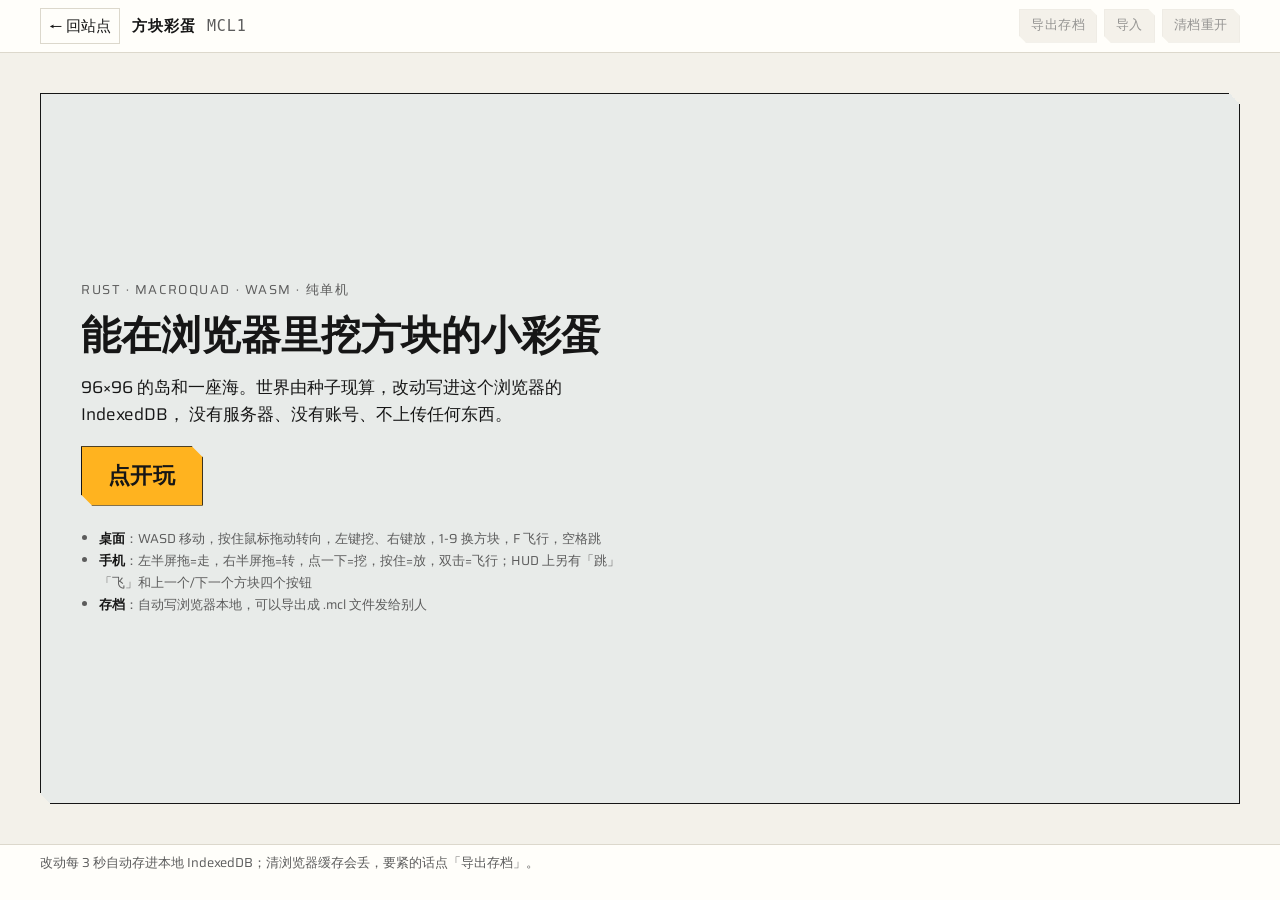
==== commit f3c9f7d7: "彩蛋自查修 bug：watchBoot 定义了没人调（HUD 全程冻死）、改动计数不跟存档走、画布外松手卡住鼠标键、触屏一下挖两格、手机补上跳/飞/换方块入口、看门狗的模拟改成拦 WebAssembl" ====
--- a/game/web/index.html
+++ b/game/web/index.html
@@ -5,7 +5,9 @@
   <head>
     <meta charset="utf-8" />
     <link rel="canonical" href="/game/" />
-  <meta name="viewport" content="width=device-width, initial-scale=1, viewport-fit=cover" />
+  <!-- maximum-scale/user-scalable 是给老 iOS（≤12 完全无视 touch-action）兜底：不然双击
+       会被浏览器吃成放大整页，画布跟着抖。代价：系统级的无障碍缩放在这一页也被限住。 -->
+  <meta name="viewport" content="width=device-width, initial-scale=1, maximum-scale=1, user-scalable=no, viewport-fit=cover" />
     <title>方块彩蛋 · SuYzz</title>
     <meta name="description" content="Rust 写的浏览器单机方块小游戏：96×96 的岛，存档在你自己的浏览器里。" />
     <meta name="robots" content="index,follow" />
@@ -25,7 +27,10 @@
         <button id="btn-export" class="g-btn" type="button" disabled>导出存档</button>
         <button id="btn-import" class="g-btn" type="button" disabled>导入</button>
         <button id="btn-reset" class="g-btn" type="button" disabled>清档重开</button>
-        <input id="file-import" type="file" accept=".mcl,.bin,.dat" hidden />
+        <!-- 不用 hidden：display:none 的 input 在部分安卓 WebView 里程序化 click() 打不开选择器，
+             所以改成离屏定位（见 game.css 的 .g-file）。也不写 accept：iOS 的选择器会因为
+             .mcl 这种自定义扩展名把「文件」这一项灰掉。 -->
+        <input id="file-import" class="g-file" type="file" tabindex="-1" />
       </div>
     </header>
 
@@ -35,20 +40,35 @@
         <canvas id="glcanvas" oncontextmenu="event.preventDefault()" tabindex="-1"></canvas>
 
         <!-- HUD 全在 DOM 里：中文字体清晰、零额外字体体积，canvas 只画方块 -->
+        <!-- 首帧 HUD 是 Rust 推的「1|草方块|等待|06:00|0|--|读取存档|正在读本地 IndexedDB」，
+             这里的初值跟它对齐，免得门面收起后先闪一下另一套文案。 -->
         <div class="g-hud" id="hud" hidden>
-          <div class="g-hud-line">
-            <span class="g-slot"><b id="hud-slot">1</b><span id="hud-block">草方块</span></span>
-            <span class="g-kv"><i>模式</i><b id="hud-mode">走</b></span>
-            <span class="g-kv"><i>时刻</i><b id="hud-clock">--:--</b></span>
-            <span class="g-kv"><i>改动</i><b id="hud-changed">0</b></span>
-            <span class="g-kv"><i>帧</i><b id="hud-fps">--</b></span>
-            <span class="g-kv g-save"><i>存档</i><b id="hud-save">读取中</b></span>
+          <div class="g-hud-top">
+            <div class="g-hud-line">
+              <span class="g-slot"><b id="hud-slot">1</b><span id="hud-block">草方块</span></span>
+              <span class="g-kv"><i>模式</i><b id="hud-mode">等待</b></span>
+              <span class="g-kv"><i>时刻</i><b id="hud-clock">06:00</b></span>
+              <span class="g-kv"><i>改动</i><b id="hud-changed">0</b></span>
+              <span class="g-kv"><i>帧</i><b id="hud-fps">--</b></span>
+              <span class="g-kv g-save"><i>存档</i><b id="hud-save">读取存档</b></span>
+            </div>
+            <!-- 手机端入口：点一下置标志，Rust 每帧 take 走（取走即清）。只在摸到屏之后显出来。 -->
+            <div class="g-hud-btns" id="hud-btns" hidden>
+              <button id="btn-jump" class="g-hud-btn" type="button">跳</button>
+              <button id="btn-fly" class="g-hud-btn" type="button">飞</button>
+              <button id="btn-slot-prev" class="g-hud-btn" type="button" aria-label="上一个方块">‹ 上一个</button>
+              <button id="btn-slot-next" class="g-hud-btn" type="button" aria-label="下一个方块">下一个 ›</button>
+            </div>
           </div>
-          <div class="g-hint" id="hint-desktop">
-            WASD 移动 · 按住拖动转向 · 左键挖 · 右键放 · 1-9 换方块 · F 飞行 · Shift 加速 · 空格 跳
-          </div>
-          <div class="g-hint" id="hint-touch" hidden>
-            左半屏拖=走 · 右半屏拖=转 · 点一下=挖 · 按住=放 · 双击=飞行
+          <div class="g-hud-bottom">
+            <!-- Rust 推的第 8 段：飞行提示之类。空的时候这边会把它收掉，别挂个空块 -->
+            <div class="g-hud-note" id="hud-note">正在读本地 IndexedDB</div>
+            <div class="g-hint" id="hint-desktop">
+              WASD 移动 · 按住拖动转向 · 左键挖 · 右键放 · 1-9 换方块 · F 飞行 · Shift 加速 · 空格 跳
+            </div>
+            <div class="g-hint" id="hint-touch" hidden>
+              左半屏拖=走 · 右半屏拖=转 · 点一下=挖 · 按住=放 · 双击=飞行 · 跳/飞/换方块用上面那排按钮
+            </div>
           </div>
         </div>
 
@@ -77,8 +97,8 @@
             <!-- 真跑不起来时把具体原因写在这里：手机上出问题只能靠这一行字截图回来问 -->
             <p class="g-why" id="fallback-why" hidden></p>
             <ul class="g-keys">
-              <li><b>桌面</b>：WASD 移动，按住鼠标拖动转向，左键挖、右键放，1-9 换方块</li>
-              <li><b>手机</b>：左半屏拖=走，右半屏拖=转，点一下挖、按住放</li>
+              <li><b>桌面</b>：WASD 移动，按住鼠标拖动转向，左键挖、右键放，1-9 换方块，F 飞行，空格跳</li>
+              <li><b>手机</b>：左半屏拖=走，右半屏拖=转，点一下=挖，按住=放，双击=飞行；HUD 上另有「跳」「飞」和上一个/下一个方块四个按钮</li>
               <li><b>存档</b>：自动写浏览器本地，可以导出成 .mcl 文件发给别人</li>
             </ul>
           </div>
@@ -115,6 +135,14 @@
         if (!window[where]) window[where] = text;
       }
 
+      function mclRetryHref() {
+        // 裸 reload 撞上的还是同一份缓存（GitHub Pages 对这些文件发 max-age=600），
+        // 坏掉的 wasm/manifest 重试 N 次都是同一个错。加时间戳参数换个地址。
+        var q = location.search || '';
+        var h = location.hash || '';
+        return location.pathname + q + (q ? '&' : '?') + 'retry=' + Date.now() + h;
+      }
+
       function mclFatal(reason) {
         var f = document.getElementById('fallback');
         var w = document.getElementById('fallback-why');
@@ -124,12 +152,16 @@
           w.hidden = false;
           w.textContent = '原因：' + reason + (window.__MCL_RES ? '｜另外 ' + window.__MCL_RES : '');
         }
+        // 跑成功时门面整个被藏了；之后再判死就得把它重新显出来，否则原因藏在
+        // 一个 display:none 的父节点里，等于没写。
+        var g = document.getElementById('gate');
+        if (g && g.hidden && window.__MCL_BOOTED) g.hidden = false;
         // 加载器压根没跑起来才需要换成「刷新重试」；跑起来了就别把按钮搞没。
         if (b && !window.__MCL_LOADER_RAN) {
           b.style.display = '';
           b.disabled = false;
           b.textContent = '刷新重试';
-          b.onclick = function () { location.reload(); };
+          b.onclick = function () { location.replace(mclRetryHref()); };
         }
       }
 
--- a/game/web/game.css
+++ b/game/web/game.css
@@ -8,6 +8,14 @@
 }
 
 .game-body {
+  /* 整页钉死：body 只有 overflow:hidden 时，iOS 在顶栏/页脚拖一下会把整页连画布
+     一起橡皮筋弹出去（画布跟着抖一下，还顺手触发一次 resize → WebGL 重建）。 */
+  position: fixed;
+  top: 0;
+  right: 0;
+  bottom: 0;
+  left: 0;
+  min-height: 0;
   display: flex;
   flex-direction: column;
   background: var(--ef-paper, #f4f4f2);
@@ -16,6 +24,12 @@
   overflow: hidden;
   overscroll-behavior: none;
   touch-action: none;
+  /* 手机端：「按住=放」正好是长按，iOS 会窜出蓝色选区和放大镜；
+     安卓微信每次点画布还会闪一块灰蓝高亮。门面和页脚下面单独把可选中写回来。 */
+  -webkit-touch-callout: none;
+  -webkit-user-select: none;
+  user-select: none;
+  -webkit-tap-highlight-color: transparent;
 }
 
 /* hidden 属性必须赢过下面的 display 规则：HTML 的 hidden 只是 UA 样式里的
@@ -31,7 +45,12 @@
   align-items: center;
   gap: 0.75rem;
   flex-wrap: wrap;
-  padding: 0.5rem var(--ef-pad, 1rem);
+  /* viewport-fit=cover 之后刘海/状态栏压在顶栏上（横屏时更明显），照着 endfield.css 的
+     .ef-topbar 把安全区垫回来 */
+  padding: calc(0.5rem + env(safe-area-inset-top, 0px))
+           calc(var(--ef-pad, 1rem) + env(safe-area-inset-right, 0px))
+           0.5rem
+           calc(var(--ef-pad, 1rem) + env(safe-area-inset-left, 0px));
   border-bottom: 1px solid var(--ef-rule, #d9d9d6);
   background: var(--ef-panel, #fff);
   font-family: var(--ef-font-ui, sans-serif);
@@ -108,29 +127,73 @@
   min-height: 0;
   border: 1px solid var(--ef-ink, #161616);
   background: #9fc6e8;
-  overflow: hidden;
-  clip-path: polygon(0 0, calc(100% - var(--ef-cut, 7px)) 0, 100% var(--ef-cut, 7px), 100% 100%, var(--ef-cut, 7px) 100%, 0 calc(100% - var(--ef-cut, 7px)));
+  /* 原来这里用 clip-path 剪角：clip-path 连后代的命中测试一起剪，于是落在四个角上的
+     那一下点不到画布（左下角正是手机摇杆的起手位）。剪角改画在下面的 ::before 上，
+     canvas 的命中区域保持完整。overflow 交给 .g-hud 自己兜，这里不再剪。 */
+}
+
+/* 两个纸色三角盖在画面上，复刻原来那四个角各剪掉一个三角的样子；
+   -1px 是为了把边框那一圈也盖住（和原来 clip-path 连边框一起剪掉一致）。
+   pointer-events:none 保证它不吃点击。 */
+.g-frame::before {
+  content: "";
+  position: absolute;
+  top: -1px;
+  right: -1px;
+  bottom: -1px;
+  left: -1px;
+  z-index: 3;
+  pointer-events: none;
+  background-image:
+    linear-gradient(to top right, transparent 50%, var(--ef-paper, #f4f4f2) 50%),
+    linear-gradient(to bottom left, transparent 50%, var(--ef-paper, #f4f4f2) 50%);
+  background-position: top right, bottom left;
+  background-size: var(--ef-cut, 7px) var(--ef-cut, 7px);
+  background-repeat: no-repeat;
 }
 
 .g-frame canvas {
   position: absolute;
-  inset: 0;
+  top: 0;
+  right: 0;
+  bottom: 0;
+  left: 0;
   width: 100% !important;
   height: 100% !important;
   display: block;
   touch-action: none;
+  -webkit-touch-callout: none;
+  -webkit-user-select: none;
+  user-select: none;
+  -webkit-tap-highlight-color: transparent;
 }
 
 /* HUD */
 .g-hud {
   position: absolute;
-  inset: 0;
-  pointer-events: none;
+  top: 0;
+  right: 0;
+  bottom: 0;
+  left: 0;
+  pointer-events: none; /* 按钮那一排在 .g-hud-btns 里单独开回来 */
   font-family: var(--ef-font-ui, sans-serif);
   padding: 0.6rem 0.8rem;
   display: flex;
   flex-direction: column;
   justify-content: space-between;
+  /* .g-frame 不再 overflow:hidden（不然剪角三角会被剪在 padding box 上，边框角补不回来），
+     HUD 内容挤不下时由这里兜住 */
+  overflow: hidden;
+}
+
+/* 上面一格（读数 + 手机端按钮）、下面一格（备注 + 操作提示）：
+   space-between 只看这两个包裹层，新增的东西不会跑到画面中间 */
+.g-hud-top,
+.g-hud-bottom {
+  display: flex;
+  flex-direction: column;
+  gap: 0.35rem;
+  min-width: 0;
 }
 
 .g-hud-line {
@@ -139,6 +202,8 @@
   gap: 0.4rem 0.9rem;
   align-items: baseline;
   font-size: var(--ef-t-field, 0.8125rem);
+  /* 帧率/改动那两格的数字位数一直在变，等宽数字 + 固定最小宽度才不会每 0.5 秒抖一下 */
+  font-variant-numeric: tabular-nums;
 }
 
 .g-slot {
@@ -150,6 +215,10 @@
 
 .g-slot b {
   font-family: var(--ef-font-mono, monospace);
+  font-variant-numeric: tabular-nums;
+  font-weight: 700;
+  display: inline-block;
+  min-width: 2.6ch;
   margin-right: 0.4rem;
 }
 
@@ -168,7 +237,60 @@
 
 .g-kv b {
   font-family: var(--ef-font-mono, monospace);
+  font-variant-numeric: tabular-nums;
   font-weight: 600;
+  display: inline-block;
+  min-width: 2.6ch;
+}
+
+/* Rust 推的第 8 段（飞行提示之类）。空的时候 JS 会把它 hidden 掉，不留空块。 */
+.g-hud-note {
+  align-self: flex-start;
+  font-size: var(--ef-t-field, 0.8125rem);
+  color: var(--ef-ink-2, #5c5c5c);
+  background: color-mix(in srgb, var(--ef-panel, #fff) 72%, transparent);
+  padding: 0.25rem 0.55rem;
+  max-width: 46rem;
+  user-select: text;
+  -webkit-user-select: text;
+}
+
+/* 手机端入口那排按钮：HUD 整体是 pointer-events:none，这一排要能点 */
+.g-hud-btns {
+  pointer-events: auto;
+  display: flex;
+  flex-wrap: wrap;
+  gap: 0.35rem;
+  /* 别被左半屏的拖拽手势吃掉点击 */
+  touch-action: manipulation;
+}
+
+.g-hud-btn {
+  font: inherit;
+  font-family: var(--ef-font-ui, sans-serif);
+  font-size: var(--ef-t-field, 0.8125rem);
+  letter-spacing: 0.04em;
+  color: var(--ef-ink, #161616);
+  /* 和 HUD 上其他小格子一套样式，不引新颜色 */
+  background: color-mix(in srgb, var(--ef-panel, #fff) 78%, transparent);
+  border: 1px solid var(--ef-rule, #d9d9d6);
+  padding: 0.3rem 0.6rem;
+  /* 指尖能点准的大小 */
+  min-height: 2.6rem;
+  min-width: 3rem;
+  cursor: pointer;
+  touch-action: manipulation;
+  -webkit-tap-highlight-color: transparent;
+}
+
+.g-hud-btn:active {
+  background: var(--ef-signal, #fffa00);
+  color: var(--ef-on-signal, #161616);
+}
+
+.g-hud-btn:disabled {
+  opacity: 0.45;
+  cursor: default;
 }
 
 .g-hint {
@@ -217,16 +339,34 @@
 /* 点击加载的门面 */
 .g-gate {
   position: absolute;
-  inset: 0;
-  display: flex;
-  align-items: center;
+  top: 0;
+  right: 0;
+  bottom: 0;
+  left: 0;
+  display: flex;
+  /* flex 垂直居中 + overflow:auto 是个经典坑：内容比容器高时溢出被压到上下两端，
+     而「顶部那块溢出」是滚不到的死区 —— 小屏/横屏时「刷新重试」「原因：…」正好在那儿。
+     改成靠顶 + 子元素 margin:auto 0：视觉上还是居中，但顶部能滚到。 */
+  align-items: flex-start;
   overflow: auto;
+  /* 祖先 .game-body 是 touch-action:none，浏览器算手势看的是整条祖先链，
+     于是手指下这个 overflow:auto 等于没有。这里明确只允许竖向拖。 */
+  touch-action: pan-y;
   background: color-mix(in srgb, var(--ef-paper, #f4f4f2) 88%, transparent);
   padding: var(--ef-pad, 1rem);
 }
 
 .g-gate-in {
   max-width: 34rem;
+  margin: auto 0; /* 配合 align-items:flex-start：仍然居中，但顶部可达 */
+  /* 报错那一行常常要靠长按复制回来问，门面里的文字要能选 */
+  user-select: text;
+  -webkit-user-select: text;
+}
+
+/* 门面里的链接要保住 iOS 长按菜单（body 上为了按住=放关掉了 callout） */
+.g-gate-in a {
+  -webkit-touch-callout: default;
 }
 
 .g-kicker {
@@ -333,11 +473,33 @@
 
 .g-foot {
   flex: 0 0 auto;
-  padding: 0.5rem var(--ef-pad, 1rem);
+  /* viewport-fit=cover 之后 iPhone 底部那 34px 正压在页脚上，而页脚是唯一能提示用户的地方 */
+  padding: 0.5rem calc(var(--ef-pad, 1rem) + env(safe-area-inset-right, 0px))
+           calc(0.5rem + env(safe-area-inset-bottom, 0px))
+           calc(var(--ef-pad, 1rem) + env(safe-area-inset-left, 0px));
   border-top: 1px solid var(--ef-rule, #d9d9d6);
   font-size: var(--ef-t-field, 0.8125rem);
+  /* 提示语（say()）一改，页脚高度就变 → 画布 flex:1 跟着变高 → resize → WebGL 重建，
+     画面闪一下卡一下。这里钉死成「两行」的高度（box-sizing:border-box），
+     一行还是两行都不动 layout。line-height 明确写死，3em 才真等于两行。 */
+  line-height: 1.5;
+  min-height: calc(3em + 1rem + 1px + env(safe-area-inset-bottom, 0px));
   color: var(--ef-ink-2, #5c5c5c);
   background: var(--ef-panel, #fff);
+  user-select: text;
+  -webkit-user-select: text;
+}
+
+/* 导入用的 input：不能用 hidden（display:none 的 file input 在部分安卓 WebView 里
+   程序化 click() 打不开选择器），也不能用 accept（iOS 会因为 .mcl 这种自定义扩展名
+   把「文件」这一项灰掉）。离屏放着，看不见但还在渲染。 */
+.g-file {
+  position: fixed;
+  top: 0;
+  left: -9999px;
+  width: 1px;
+  height: 1px;
+  opacity: 0;
 }
 
 .g-noscript {
@@ -356,8 +518,9 @@
     width: 100%;
   }
 
+  /* 下面留够 0.55rem：比左下角那个剪角三角（7px）高一点，提示行不会被盖住 */
   .g-hud {
-    padding: 0.35rem 0.45rem;
+    padding: 0.35rem 0.45rem 0.55rem;
   }
 
   .g-kv {
@@ -366,6 +529,14 @@
 
   .g-hint {
     font-size: 0.72rem;
+  }
+
+  /* 触屏上这四个按钮就是唯一的手柄，给足指尖大小 */
+  .g-hud-btn {
+    min-height: 2.75rem;
+    min-width: 3.25rem;
+    padding: 0.25rem 0.55rem;
+    font-size: 0.78rem;
   }
 }
 
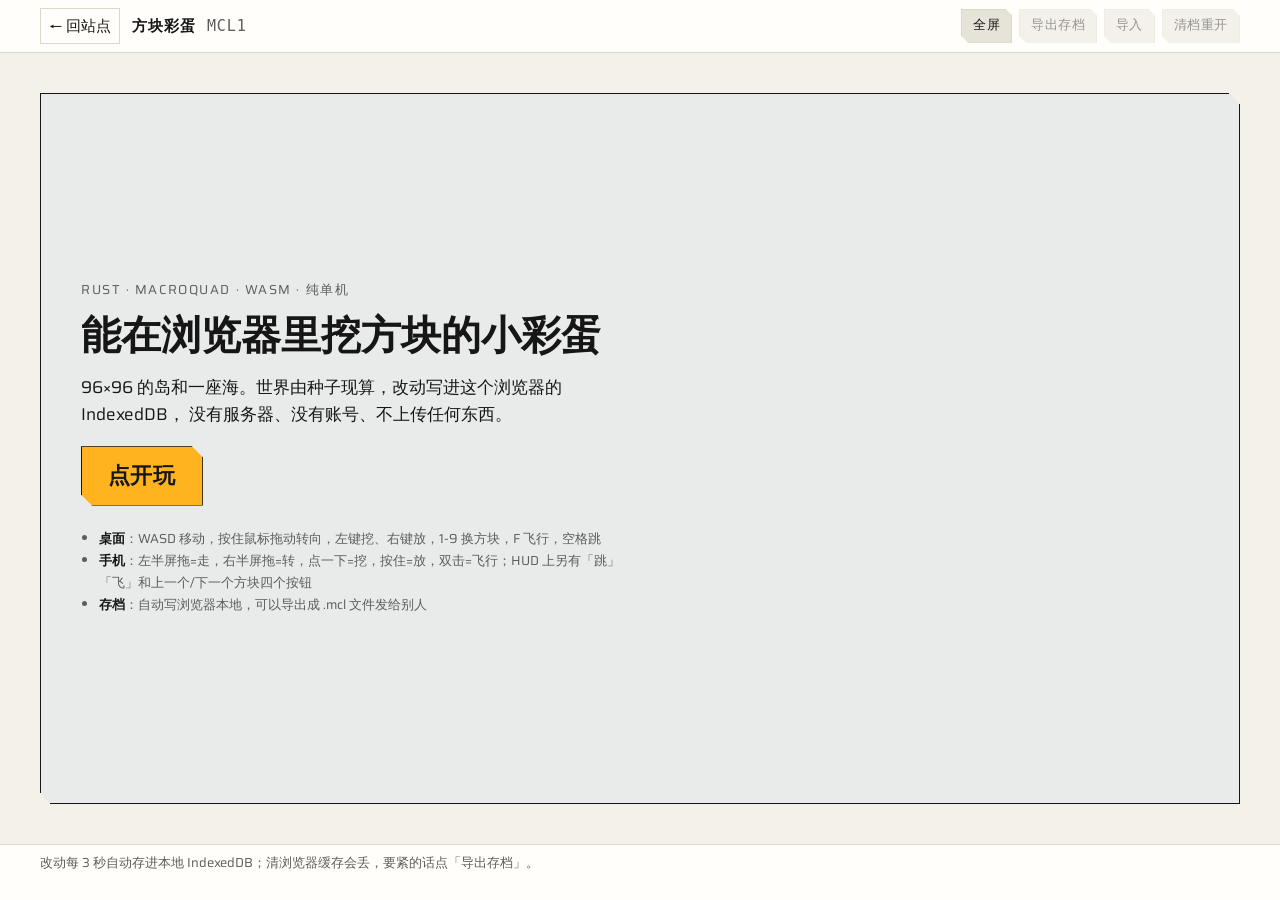
==== commit d2282798: "顶栏加「全屏」按钮，三条路走：有元素全屏 API 的整页 requestFullscreen，进 fullscreenchange 再 screen.orientation.lock('landsca" ====
--- a/game/web/index.html
+++ b/game/web/index.html
@@ -24,6 +24,7 @@
       <a class="g-back" href="/">← 回站点</a>
       <div class="g-title">方块彩蛋 <b>MCL1</b></div>
       <div class="g-tools">
+        <button id="btn-full" class="g-btn" type="button">全屏</button>
         <button id="btn-export" class="g-btn" type="button" disabled>导出存档</button>
         <button id="btn-import" class="g-btn" type="button" disabled>导入</button>
         <button id="btn-reset" class="g-btn" type="button" disabled>清档重开</button>
@@ -64,10 +65,10 @@
             <!-- Rust 推的第 8 段：飞行提示之类。空的时候这边会把它收掉，别挂个空块 -->
             <div class="g-hud-note" id="hud-note">正在读本地 IndexedDB</div>
             <div class="g-hint" id="hint-desktop">
-              WASD 移动 · 按住拖动转向 · 左键挖 · 右键放 · 1-9 换方块 · F 飞行 · Shift 加速 · 空格 跳
+              W前进 S后退 A左 D右 · 移动鼠标转向 · 左键挖 · 右键放 · 1-9 换方块 · F 飞行 · Shift 加速 · 空格 跳 · 全屏
             </div>
             <div class="g-hint" id="hint-touch" hidden>
-              左半屏拖=走 · 右半屏拖=转 · 点一下=挖 · 按住=放 · 双击=飞行 · 跳/飞/换方块用上面那排按钮
+              左半屏拖=走 · 右半屏拖=转向（跟手指同向） · 点一下=挖 · 按住=放 · 双击=飞行 · 跳/飞/换方块用上面那排按钮 · 全屏（自动横屏）
             </div>
           </div>
         </div>
--- a/game/web/game.css
+++ b/game/web/game.css
@@ -546,3 +546,20 @@
     transition: none;
   }
 }
+
+/* 横屏模式：iOS 这类引擎没有元素全屏 API（只有视频有），全屏请求根本不可用，
+   所以退一步——把整个页面按「视口宽高对调」摆好再转 90°，看着就是横屏。
+   宽高用 JS 按像素写死（vh/vw 在 iOS 上算不准，工具条一收就变），这里只管旋转、
+   别再出滚动条、以及把 body 钉住免得被橡皮筋滚动带着跑。
+   输入坐标由 loader.js 换算回胶水认的那一套（胶水读的是 clientX/clientY 减画布的
+   getBoundingClientRect，见 mq_js_bundle.js 里的 mouse_relative_position）。 */
+body.g-rot {
+  position: fixed;
+  left: 0;
+  top: 0;
+  margin: 0;
+  overflow: hidden;
+  transform: rotate(90deg);
+  transform-origin: 0 0;
+}
+body.g-rot .g-stage { min-height: 0; }
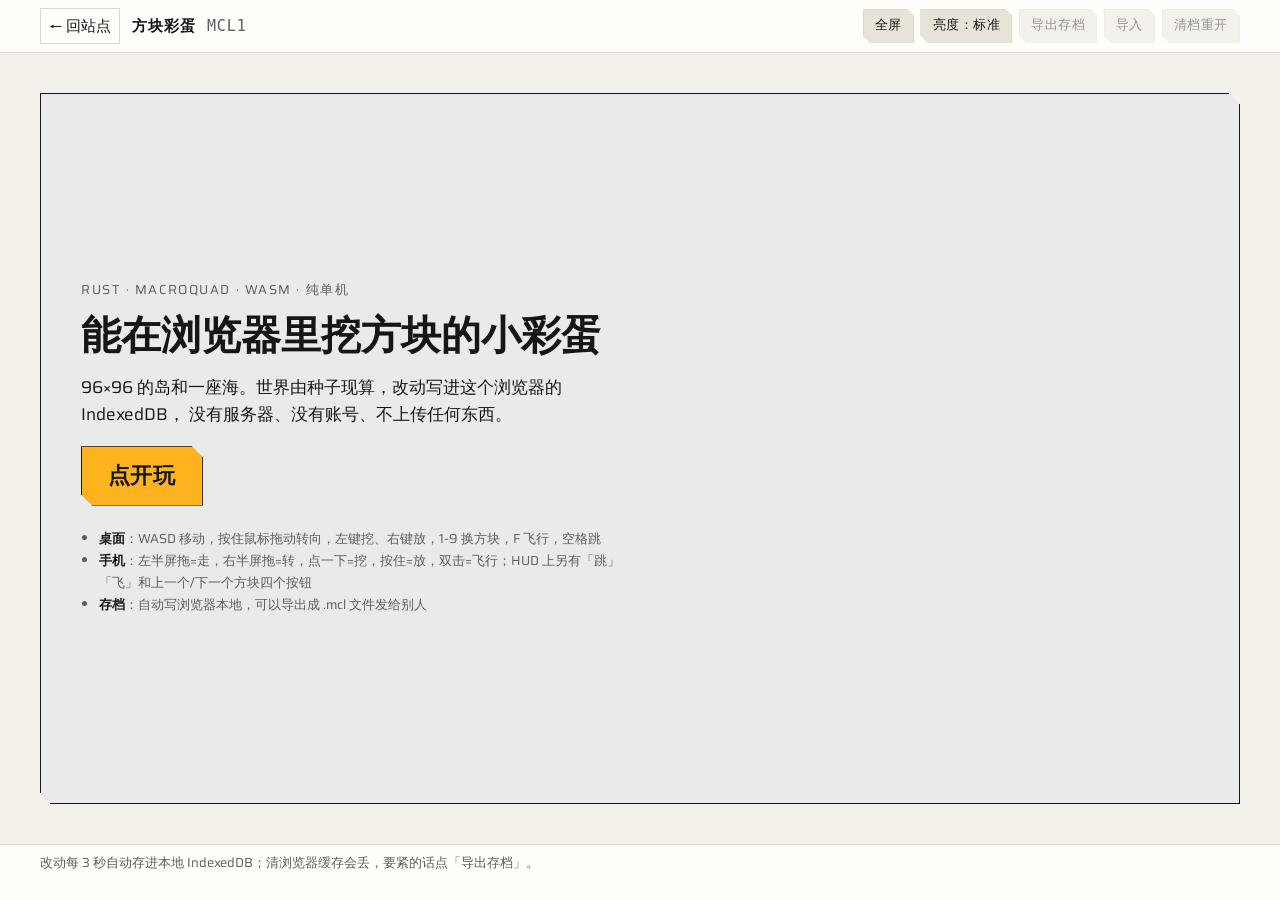
==== commit c754fa37: "把从 OpusMC 学来的四条落地：①片元里 uv 从 lowp 提到 mediump（8 位在 224 宽的图集上误差快够 1 像素，会串贴片）②雾的距离改成「水平距离」和「竖直距离的一半」取大的（" ====
--- a/game/web/index.html
+++ b/game/web/index.html
@@ -25,6 +25,7 @@
       <div class="g-title">方块彩蛋 <b>MCL1</b></div>
       <div class="g-tools">
         <button id="btn-full" class="g-btn" type="button">全屏</button>
+        <button id="btn-bright" class="g-btn" type="button">亮度：标准</button>
         <button id="btn-export" class="g-btn" type="button" disabled>导出存档</button>
         <button id="btn-import" class="g-btn" type="button" disabled>导入</button>
         <button id="btn-reset" class="g-btn" type="button" disabled>清档重开</button>
@@ -57,18 +58,17 @@
             <div class="g-hud-btns" id="hud-btns" hidden>
               <button id="btn-jump" class="g-hud-btn" type="button">跳</button>
               <button id="btn-fly" class="g-hud-btn" type="button">飞</button>
-              <button id="btn-slot-prev" class="g-hud-btn" type="button" aria-label="上一个方块">‹ 上一个</button>
-              <button id="btn-slot-next" class="g-hud-btn" type="button" aria-label="下一个方块">下一个 ›</button>
+              <button id="btn-inv" class="g-hud-btn" type="button">物品栏</button>
             </div>
           </div>
           <div class="g-hud-bottom">
             <!-- Rust 推的第 8 段：飞行提示之类。空的时候这边会把它收掉，别挂个空块 -->
             <div class="g-hud-note" id="hud-note">正在读本地 IndexedDB</div>
             <div class="g-hint" id="hint-desktop">
-              W前进 S后退 A左 D右 · 移动鼠标转向 · 左键挖 · 右键放 · 1-9 换方块 · F 飞行 · Shift 加速 · 空格 跳 · 全屏
+              W前进 S后退 A左 D右 · 移动鼠标转向 · 左键挖 · 右键放 · 1-9 换方块 · E 物品栏 · G 创造/生存 · B 亮度 · F 飞行 · Shift 加速 · 空格 跳 · 全屏
             </div>
             <div class="g-hint" id="hint-touch" hidden>
-              左半屏拖=走 · 右半屏拖=转向（跟手指同向） · 点一下=挖 · 按住=放 · 双击=飞行 · 跳/飞/换方块用上面那排按钮 · 全屏（自动横屏）
+              左半屏拖=走 · 右半屏拖=转向（跟手指同向） · 点一下=挖 · 按住=放 · 双击=飞行 · 跳/飞用上面那排按钮 · 物品栏里点着换方块 · 全屏（自动横屏）
             </div>
           </div>
         </div>
@@ -105,7 +105,22 @@
           </div>
         </div>
       </div>
-    </main>
+    <!-- 物品栏：背包 27 格 + 快捷栏 9 格 + 合成。数据来自 HUD 第 10 段（Rust 推的），
+       点格子/配方是往 Rust 的命令队列里塞一条（见 loader.js 的 uiCmd）。 -->
+  <div class="g-inv" id="inv" hidden>
+    <div class="g-inv-back" id="inv-back"></div>
+    <div class="g-inv-card">
+      <div class="g-inv-head">
+        <b>物品栏</b>
+        <span class="g-inv-tag" id="inv-bench">旁边没工作台</span>
+        <button class="g-inv-btn" id="inv-mode" type="button">改成生存</button>
+        <button class="g-inv-btn" id="inv-close" type="button">关闭</button>
+      </div>
+      <div class="g-inv-body" id="inv-body"></div>
+      <div class="g-inv-foot">点背包格子 = 跟手上那格对调 · 电脑上按 E 开 / 关、G 切创造生存</div>
+    </div>
+  </div>
+  </main>
 
     <footer class="g-foot">
       <span id="foot-note">改动每 3 秒自动存进本地 IndexedDB；清浏览器缓存会丢，要紧的话点「导出存档」。</span>
--- a/game/web/game.css
+++ b/game/web/game.css
@@ -563,3 +563,144 @@
   transform-origin: 0 0;
 }
 body.g-rot .g-stage { min-height: 0; }
+
+/* 物品栏。盖在画布上，position:fixed 是为了不管外层怎么转、怎么裁都稳。
+   一屏放得下：背包 27 格 + 快捷栏 9 格 + 配方，手机上靠滚动条那排点得开。 */
+.g-inv {
+  position: fixed;
+  inset: 0;
+  z-index: 30;
+  display: flex;
+  align-items: center;
+  justify-content: center;
+  padding: 12px;
+  padding-left: max(12px, env(safe-area-inset-left));
+  padding-right: max(12px, env(safe-area-inset-right));
+  padding-bottom: max(12px, env(safe-area-inset-bottom));
+}
+.g-inv-back {
+  position: absolute;
+  inset: 0;
+  background: rgba(8, 10, 12, 0.62);
+}
+.g-inv-card {
+  position: relative;
+  width: min(560px, 100%);
+  max-height: 100%;
+  overflow: auto;
+  -webkit-overflow-scrolling: touch;
+  background: #f4f2ee;
+  border: 1px solid #2a2d31;
+  box-shadow: 0 10px 30px rgba(0, 0, 0, 0.45);
+  color: #1c1f22;
+  font-size: 13px;
+  line-height: 1.5;
+  padding: 10px 12px 8px;
+}
+.g-inv-head {
+  display: flex;
+  align-items: center;
+  flex-wrap: wrap;
+  gap: 8px;
+  border-bottom: 1px solid #cfc9c0;
+  padding-bottom: 6px;
+  margin-bottom: 8px;
+}
+.g-inv-head > b {
+  font-size: 15px;
+  letter-spacing: 0.06em;
+  margin-right: auto;
+}
+.g-inv-tag {
+  font-size: 11px;
+  color: #6b6f76;
+  border: 1px solid #cfc9c0;
+  padding: 1px 5px;
+}
+.g-inv-tag[data-on="1"] {
+  color: #8a3d1f;
+  border-color: #8a3d1f;
+}
+.g-inv-btn {
+  font: inherit;
+  font-size: 12px;
+  padding: 5px 10px;
+  background: #fff;
+  color: #1c1f22;
+  border: 1px solid #2a2d31;
+  cursor: pointer;
+  min-height: 30px;
+}
+.g-inv-btn:active { background: #e8e4dd; }
+.g-inv-btn[disabled] { opacity: 0.45; cursor: default; }
+.g-inv-sec {
+  font-size: 11px;
+  letter-spacing: 0.08em;
+  color: #6b6f76;
+  margin: 8px 0 4px;
+}
+.g-inv-grid {
+  display: grid;
+  grid-template-columns: repeat(9, 1fr);
+  gap: 4px;
+}
+.g-inv-cell {
+  position: relative;
+  aspect-ratio: 1 / 1;
+  min-width: 0;
+  border: 1px solid #bfb8ae;
+  background: #e6e2db;
+  padding: 0;
+  cursor: pointer;
+  font: inherit;
+  color: #1c1f22;
+  overflow: hidden;
+}
+.g-inv-cell[data-empty="1"] { cursor: default; background: #ded9d1; }
+.g-inv-cell[data-sel="1"] {
+  border-color: #8a3d1f;
+  box-shadow: inset 0 0 0 2px #8a3d1f;
+}
+.g-inv-chip {
+  position: absolute;
+  inset: 3px 3px 12px;
+  border: 1px solid rgba(0, 0, 0, 0.25);
+}
+.g-inv-n {
+  position: absolute;
+  right: 2px;
+  bottom: 0;
+  font-size: 10px;
+  font-variant-numeric: tabular-nums;
+  letter-spacing: 0;
+}
+.g-inv-name {
+  position: absolute;
+  left: 2px;
+  bottom: 0;
+  right: 22px;
+  font-size: 10px;
+  white-space: nowrap;
+  overflow: hidden;
+  text-overflow: ellipsis;
+  color: #4b4f55;
+}
+.g-inv-rec {
+  display: flex;
+  align-items: center;
+  gap: 6px;
+  border-top: 1px dashed #cfc9c0;
+  padding: 5px 0;
+  flex-wrap: wrap;
+}
+.g-inv-rec-text { flex: 1 1 100%; }
+@media (min-width: 480px) { .g-inv-rec-text { flex: 1 1 auto; } }
+.g-inv-need { color: #4b4f55; }
+.g-inv-out { font-weight: 700; }
+.g-inv-foot {
+  margin-top: 8px;
+  border-top: 1px solid #cfc9c0;
+  padding-top: 6px;
+  font-size: 11px;
+  color: #6b6f76;
+}
